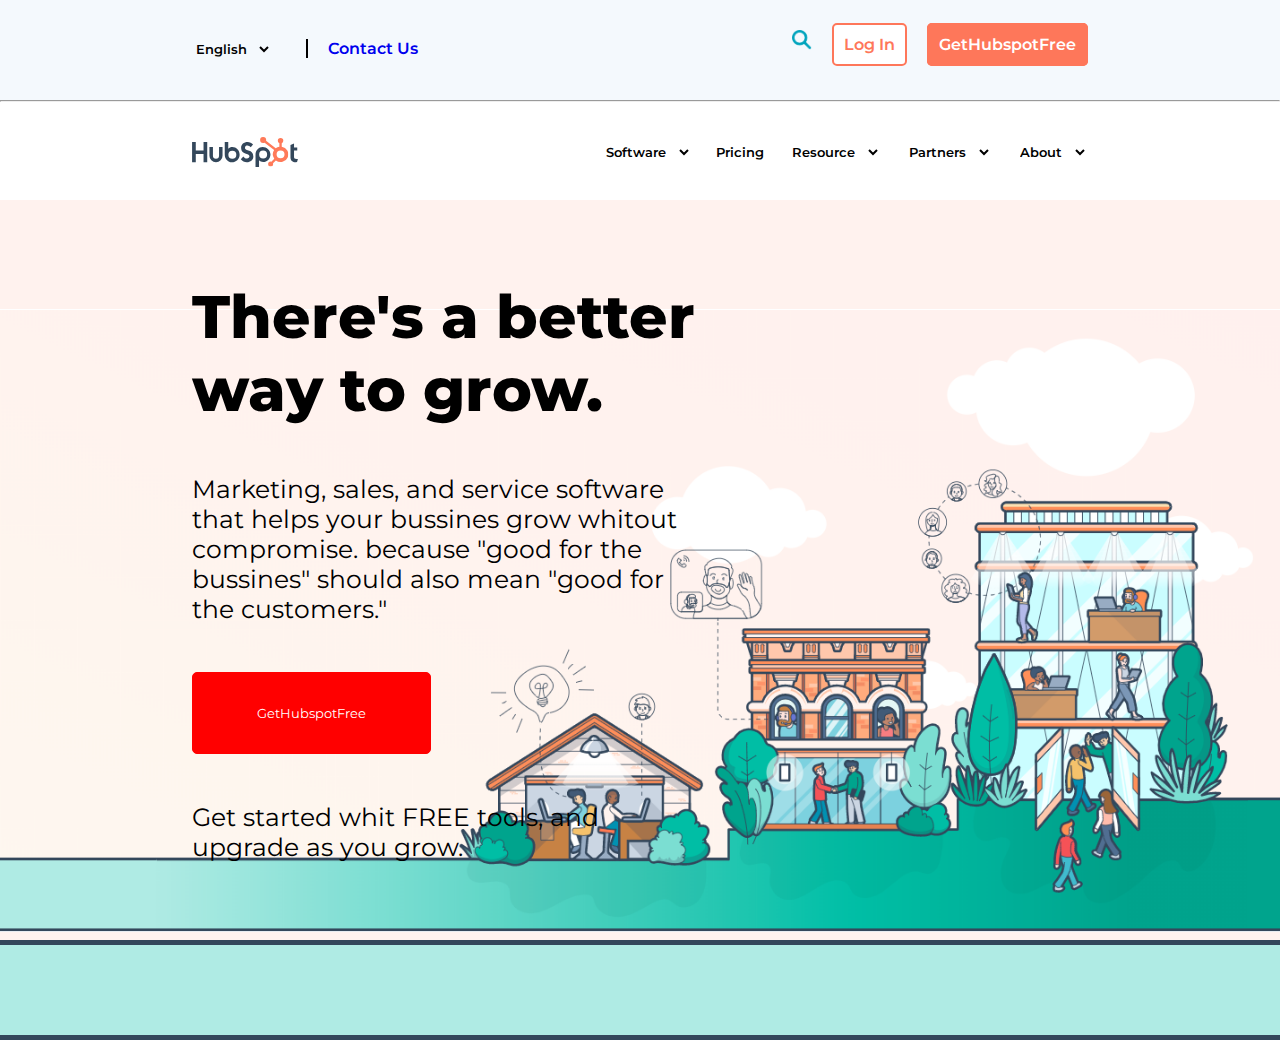
==== index.html @ 7f914a04 "Page 1 complete" ====
<!DOCTYPE html>
<html lang="en">
<head>
    <meta charset="UTF-8">
    <meta http-equiv="X-UA-Compatible" content="IE=edge">
    <meta name="viewport" content="width=device-width, initial-scale=1.0">
    <!-- Google Fonts -->
    <link rel="preconnect" href="https://fonts.gstatic.com">
    <link href="https://fonts.googleapis.com/css2?family=Montserrat:ital,wght@0,200;0,400;0,600;0,800;1,400;1,500;1,600;1,800&display=swap" rel="stylesheet">

    
    <title>HubSpot</title>
    <link rel="stylesheet" href="./assets/css/style.css"">
</head>
<body>

    <!-- Site Header -->
    <header>

        <!-- Site Navigation -->
        <nav id="site_navigation">

            <!-- Top Navigation -->
            <div class="grey_bg">
                <section class="top_nav clearfix">
                    
                        <div class="left_top">
                            <form action="" method="get">
                                <select name="" id="">
                                    <option value="">English</option>
                                    <option value="">Italian</option>
                                    <option value="">Chinese</option>

                                </select>
                                <a href="#">Contact Us</a>
                            </form>
                        </div>

                    <div class="right_top">
                        <img src="./assets/img/search-20icon.webp" alt="">
                        <a href="#">Log In</a>
                        <a href="#">GetHubspotFree</a>
                    </div>
                </section>
            </div>
            <!-- /Top Navigation -->
            <hr>
            <!-- Bottom Navigation -->
            <div class="whithe_bg">
                <section class="bottom_nav">
                    <img src="./assets/img/logo.svg" alt="">
                    <form action="">
                        <select name="" id="">
                            <option value="">Software</option>                  
                        </select>
                        <select name="" id="">
                            <option value="">Pricing</option>                  
                        </select>
                        <select name="" id="">
                            <option value="">Resource</option>                  
                        </select>
                        <select name="" id="">
                            <option value="">Partners</option>                  
                        </select>
                        <select name="" id="">
                            <option value="">About</option>                  
                        </select>
                    </form>

                </section>
            </div>
            <!-- /Bottom Navigation -->
        </nav>
        <!-- /Site Navigation -->

    </header>
    <!-- /Site Header -->

    <!-- Site Main -->
    <main>

        <!-- Page 1 -- Big Immage Background -->
        <section>
            
            <div class="bg_img clearfix">
                <div class="cover_bar"></div>
                <div class="jumbotext">
                    <h1>There's a better way to grow.</h1>
                    <p>Marketing, sales, and service software that helps your bussines grow whitout compromise. because "good for the bussines" should also mean "good for the customers."</p>
                    <button>GetHubspotFree</button>
                    <p>Get started whit FREE tools, and upgrade as you grow.</p>
                </div>
            </div>

        </section>
        <!-- /Page 1 -- Big Immage Background -->

        <!-- Page 2 -- Long page with content -->
        <section>

        </section>
        <!-- /Page 2 -- Long page with content -->

        <!-- page 3 -- Big Table with dates -->
        <section>

        </section>
        <!-- /page 3 -- Big Table with dates -->

        <!-- Page 4 --Collaboration parterns -->
        <section>

        </section>
        <!-- /Page 4 --Collaboration parterns -->

    </main>
    <!-- /Site Main -->

    <!-- Site Footer -->
    <footer>

    </footer>
    <!-- /Site Footer -->

</body>
</html>
---- assets/css/style.css ----
/* ******************** Commons ******************** */

*{
    box-sizing: border-box;
    padding: 0;
    margin: 0;
    font-family: 'Montserrat', sans-serif;
}

.clearfix::after{
    content: "";
    display: table;
    clear: both;
}

/*  font-family: 'Montserrat', sans-serif; */
/* ******************** Utility ******************** */
.grey_bg{
    background-color: #F4F9FD;
    height: 100px;
    width: 100%;
}

.white_bg{
    background-color: #FFFFFF;
    height: 100px;
    width: 100%;
}

/* ******************** Site Header ******************** */
header select{
    background-color: transparent;
    border: none;
}

header a {
    text-decoration: none;
}
/* Site Navigation */
#site_navigation{
    height: 200px;
    width: 100%;
}

/* Top Navigation */
.top_nav{
    height: 100px;
    width: 70%;
    margin: auto;
}
.left_top{
    width: 50%;
    float: left;
    padding-top: 30px;

}
.left_top select{
    width: 80px;
    margin: 10px 30px 10px 0;
    font-weight: 600;
}

.left_top a{
    border-left: 2px solid black;
    padding-left: 20px;
    font-weight: 600;
}


.right_top{
    width: 50%;
    height: 100%;
    padding-top: 30px;
    float: left;
    text-align: right;
}

.right_top img{
    height: 20px;    
}

.right_top a{
    padding: 10px 10px;
    border-radius: 5px;
    margin-left: 1rem;
    font-weight: 600;
}
.right_top a:first-of-type{
    background-color: white;
    border: 2px solid #FE775A;
    color: #FE775A;
}

.right_top a:nth-of-type(2){
    background-color: #FE775A;
    color: white;
    border: 2px solid #FE775A;
}

/* Bottom Navigation */
.bottom_nav{
    height: 100px;
    width: 70%;
    margin: auto;
}

.bottom_nav img{
    height: 30px;
    margin-top: 35px;
}

.bottom_nav form{
    float: right;
    line-height: 100px;   
}

.bottom_nav form select{
    margin-left: 20px; 
    padding-right: 10px; 
    font-weight: 600;
}

.bottom_nav form select:nth-of-type(2){
    appearance: none;
    margin-right: -10px;
}



/* ******************** Site  Main ******************** */




/* Page 1 -- Big Immage Background */
.bg_img{
    height: 840px;
    width: 100%;
    background-color: #fff2ee;
    background-image: url(../img/jumbotron.png);
    background-position: right;
    background-repeat: no-repeat;
    background-size: contain;
    position: relative;
}

.cover_bar{
    height: 100px;
    width: 100%;
    background-color: #AFEBE4;
    position: absolute;
    bottom: 0;
    border-top: 5px solid #33475B;
    border-bottom: 5px solid #33475B;
}

.jumbotext{
    width: 40%;
    margin-left: 15%;
}

.jumbotext h1{
    font-size: 60px; 
    font-weight: 800;
    padding-top: 5rem;
}

.jumbotext p{
    margin-top: 3rem;
    font-size: 25px;
    font-weight: 400;

}

.jumbotext button{
    margin-top: 3rem;
    background-color: red;
    padding: 2rem 4rem;
    color: white;
    border-radius: 5px;
    border: 1px solid red;

}
/* Page 2 -- Long page with content */


/* page 3 -- Big Table with dates */


/* Page 4 --Collaboration parterns */




/* ******************** Site Footer ******************** */
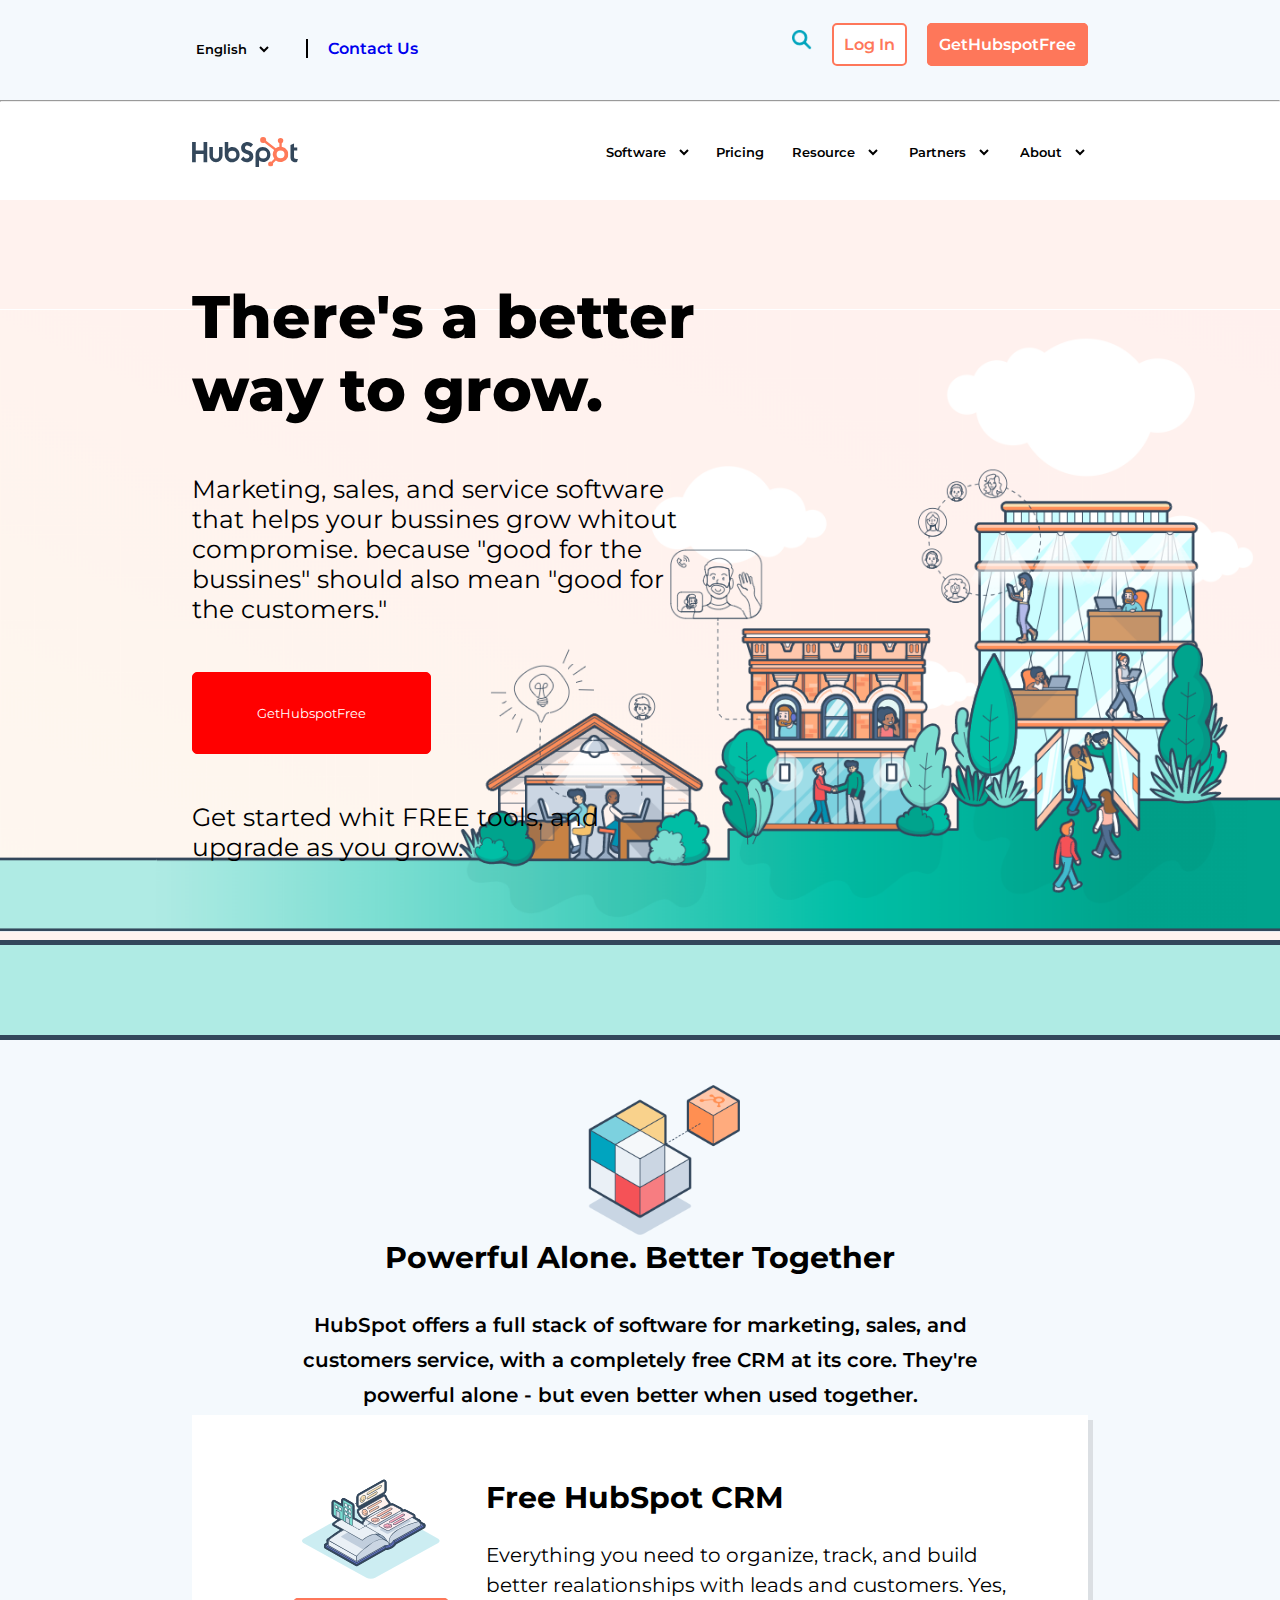
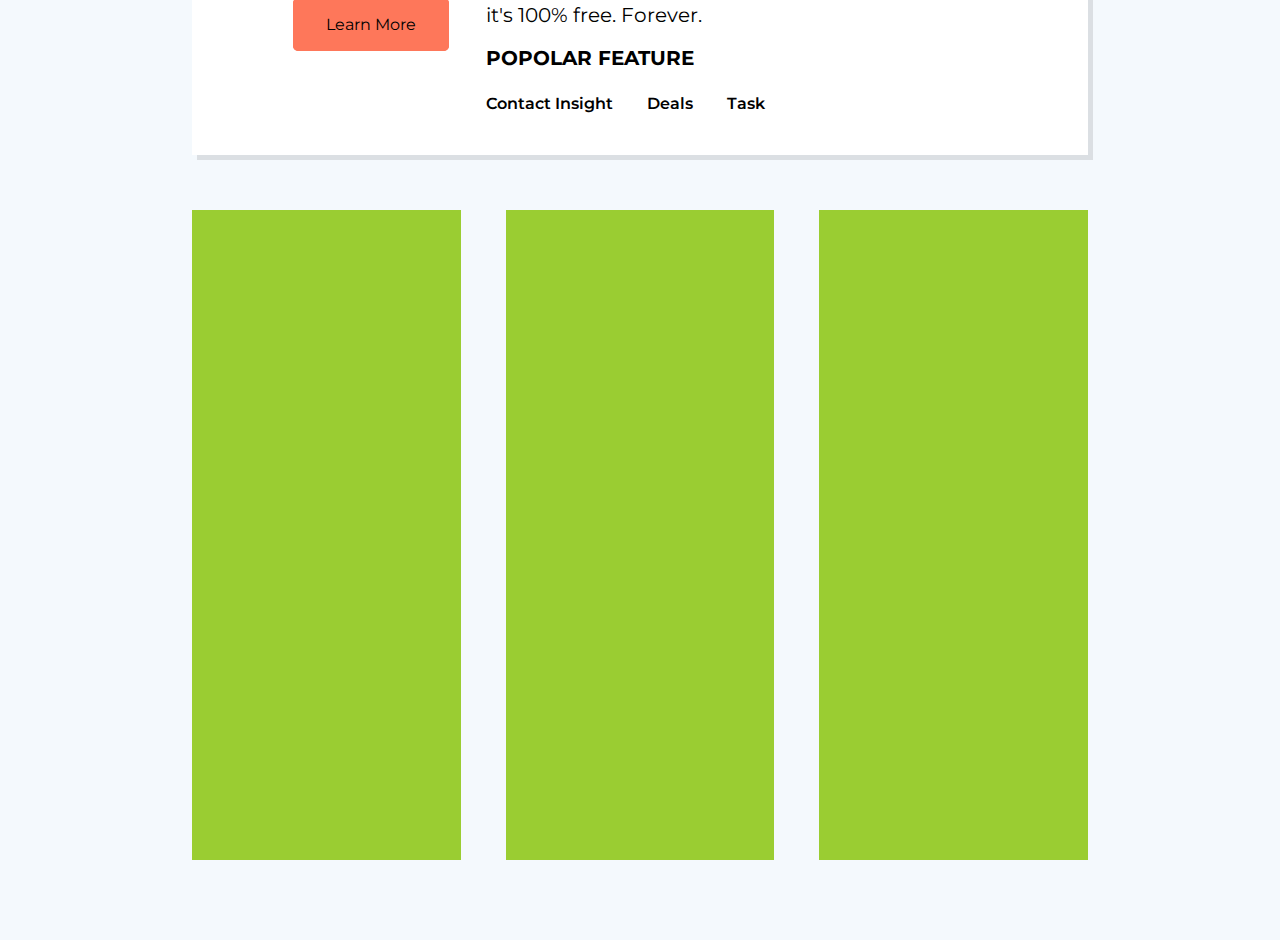
==== commit 5e8affdf: "Meta della seconda pagina completata" ====
--- a/index.html
+++ b/index.html
@@ -8,6 +8,8 @@
     <link rel="preconnect" href="https://fonts.gstatic.com">
     <link href="https://fonts.googleapis.com/css2?family=Montserrat:ital,wght@0,200;0,400;0,600;0,800;1,400;1,500;1,600;1,800&display=swap" rel="stylesheet">
 
+    <!-- Import icon -->
+    <link rel="stylesheet" href="https://cdnjs.cloudflare.com/ajax/libs/font-awesome/5.15.3/css/all.min.css" integrity="sha512-iBBXm8fW90+nuLcSKlbmrPcLa0OT92xO1BIsZ+ywDWZCvqsWgccV3gFoRBv0z+8dLJgyAHIhR35VZc2oM/gI1w==" crossorigin="anonymous" />
     
     <title>HubSpot</title>
     <link rel="stylesheet" href="./assets/css/style.css"">
@@ -81,7 +83,7 @@
 
         <!-- Page 1 -- Big Immage Background -->
         <section>
-            
+
             <div class="bg_img clearfix">
                 <div class="cover_bar"></div>
                 <div class="jumbotext">
@@ -96,7 +98,40 @@
         <!-- /Page 1 -- Big Immage Background -->
 
         <!-- Page 2 -- Long page with content -->
-        <section>
+        <section class="page_2">
+            <div class="container_page_2">
+                <div class="block_1">
+                    <img src="./assets/img/cube.webp" alt="Disegno di un cubo con un pezzo che si stacca">
+                    <h2>Powerful Alone. Better Together</h2>
+                    <p>HubSpot offers a full stack of software for marketing, sales, and customers service, with a completely free CRM at its core. They're powerful alone - but even better when used together.</p>
+                </div>
+
+                <div class="block_2 clearfix">
+                    <div class="block_2_left">
+                        
+                        <img src="./assets/img/book.svg" alt="Immagine di un libro con dentro cartelli stradali">
+                        <br>
+                        <a class="btn">Learn More</a>
+                    </div>
+                    <div class="block_2_right">
+                        <h3>Free HubSpot CRM</h3>
+                        <p>Everything you need to organize, track, and build better realationships with leads and customers. Yes, it's 100% free. Forever.</p>
+                        <h4>Popolar feature</h4>
+                        <span > <i class="fas fa-check check"></i>Contact Insight</span>
+                        <span ><i class="fas fa-check check"></i>Deals</span>
+                        <span ><i class="fas fa-check check"></i>Task</span>
+                        
+                    </div>
+
+                </div>
+
+                <div class="block_3 clearfix">
+                    <div class="col"></div>
+                    <div class="col"></div>
+                    <div class="col"></div>
+                </div>
+
+            </div>
 
         </section>
         <!-- /Page 2 -- Long page with content -->
--- a/assets/css/style.css
+++ b/assets/css/style.css
@@ -25,6 +25,13 @@
     background-color: #FFFFFF;
     height: 100px;
     width: 100%;
+}
+
+.check::before{
+    background-color: #FE775A;
+    color: white;
+    border-radius: 50%;
+    margin-right: 1rem;
 }
 
 /* ******************** Site Header ******************** */
@@ -183,7 +190,114 @@
 }
 /* Page 2 -- Long page with content */
 
-
+.page_2{
+    height: 1500px;
+    width: 100%;
+    background-color: #F4F9FD;
+}
+
+.container_page_2{
+    width: 70%;
+    margin:auto;
+    text-align: center;
+}
+
+
+/*------- Block 1 ------- */
+.block_1{
+    height: 340px;
+    /* background-color: rgba(255, 0, 0, 0.191); */
+    padding-top: 45px;
+}
+.block_1 img{
+    height: 150px;
+}
+.block_1 h2{
+    font-size: 30px;
+}
+.block_1 p{
+    font-size: 20px;
+    font-weight: 600;
+    line-height: 35px;
+    padding: 2rem 6rem;
+}
+
+/*------- Block 2 ------- */
+
+.block_2{
+    height: 340px;
+    background-color: white;
+    margin-top: 35px;
+    padding: 4rem 4rem;
+    /* border: 1px solid rgba(0, 0, 0, 0.5); */
+    box-shadow:5px 5px rgba(0, 0, 0, 0.1);
+}
+.block_2_left{
+    height: 100%;
+    width: 30%;
+    float: left;
+    text-align: center;
+}
+.block_2_left img{
+    height: 100px;
+    margin-bottom: 2rem;
+}
+
+
+.btn{
+    background-color: #FE775A;
+    padding: 1rem 2rem;
+    border: 1px solid #FE775A;
+    border-radius: 5px;
+
+}
+.block_2_right{
+    /* background-color: rgba(32, 102, 26, 0.301); */
+    width: 70%;
+    height: 100%;
+    float: left;
+    text-align: left;
+}
+.block_2_right h3{
+    font-size: 30px;
+    margin-bottom: 1.5rem;
+}
+.block_2_right h4{
+    text-transform: uppercase;
+    margin: 1rem 1rem 1.5rem 0;
+    font-size: 20px;
+}
+
+.block_2_right p{
+    line-height: 30px;
+    font-size: 20px;
+}
+.block_2_right span{
+    font-weight: 600;
+    margin-right: 30px;
+}
+
+
+
+
+
+/*------- Block 3 ------- */
+
+.block_3{
+    height: 650px;
+    margin-top: 55px;
+}
+
+.col{
+    /* width: (( 100% - 6% ) / 3 ); */
+    height: 650px;
+    width: 30%;
+    float: left;
+    background-color: yellowgreen;
+}
+.block_3 .col:nth-of-type(2){
+    margin: 0 5%;
+}
 /* page 3 -- Big Table with dates */
 
 
@@ -193,5 +307,3 @@
 
 
 /* ******************** Site Footer ******************** */
-
-
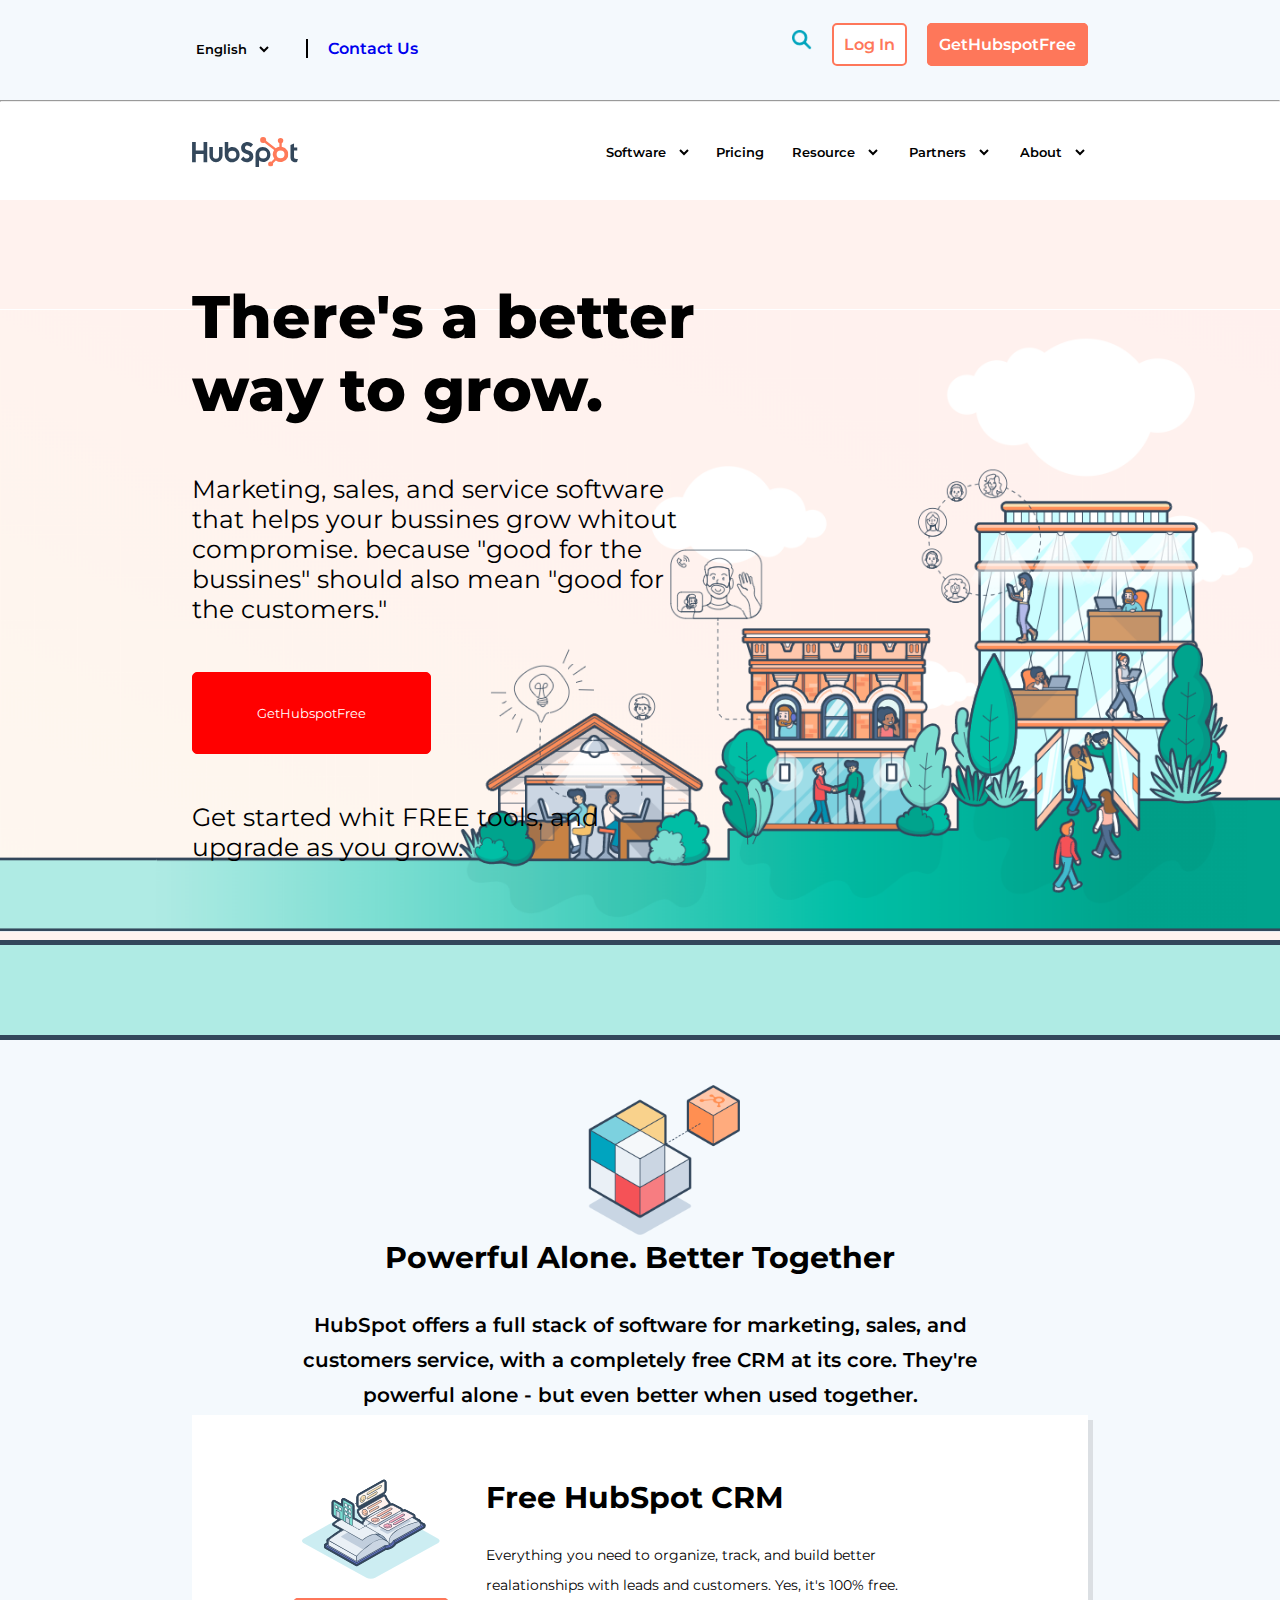
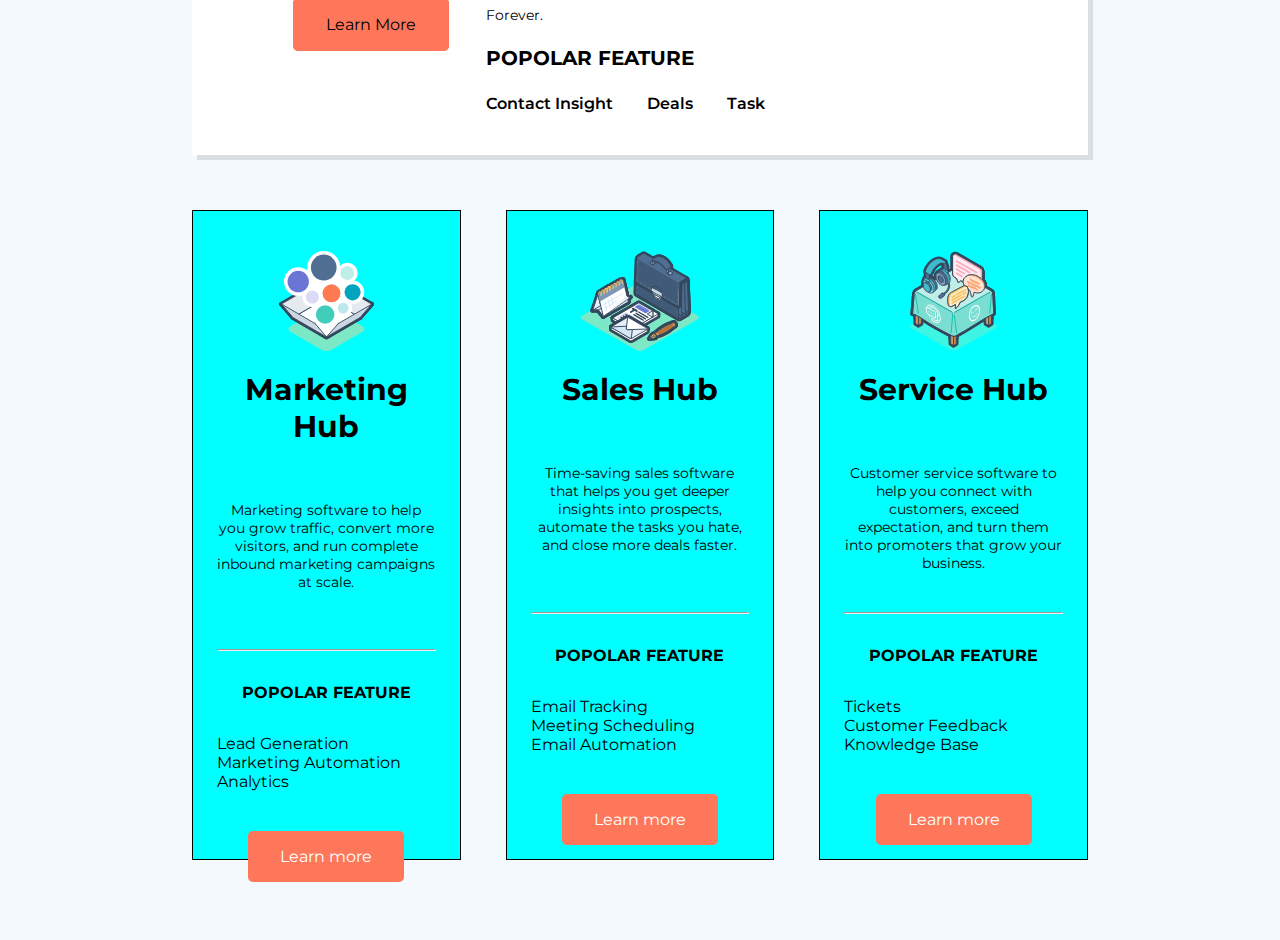
==== commit 85781fff: "Page 2 complete" ====
--- a/index.html
+++ b/index.html
@@ -114,7 +114,7 @@
                         <a class="btn">Learn More</a>
                     </div>
                     <div class="block_2_right">
-                        <h3>Free HubSpot CRM</h3>
+                        <h3 class="h3_text">Free HubSpot CRM</h3>
                         <p>Everything you need to organize, track, and build better realationships with leads and customers. Yes, it's 100% free. Forever.</p>
                         <h4>Popolar feature</h4>
                         <span > <i class="fas fa-check check"></i>Contact Insight</span>
@@ -126,9 +126,39 @@
                 </div>
 
                 <div class="block_3 clearfix">
-                    <div class="col"></div>
-                    <div class="col"></div>
-                    <div class="col"></div>
+                    <div class="col">
+                        <img src="./assets/img/buble.svg" alt="">
+                        <h3 class="h3_text">Marketing Hub</h3>
+                        <p>Marketing software to help you grow traffic, convert more visitors, and run complete inbound marketing campaigns at scale.</p>
+                        <hr>
+                        <h4>Popolar feature</h4>
+                        <span><i class="fas fa-check check"></i>Lead Generation</span>
+                        <span><i class="fas fa-check check"></i>Marketing Automation</span>
+                        <span><i class="fas fa-check check"></i>Analytics</span>
+                        <a>Learn more</a>
+                    </div>
+                    <div class="col">
+                        <img src="./assets/img/office.svg" alt="">
+                        <h3 class="h3_text">Sales Hub</h3>
+                        <p>Time-saving sales software that helps you get deeper insights into prospects, automate the tasks you hate, and close more deals faster.</p>
+                        <hr>
+                        <h4>Popolar feature</h4>
+                        <span><i class="fas fa-check check"></i>Email Tracking</span>
+                        <span><i class="fas fa-check check"></i>Meeting Scheduling</span>
+                        <span><i class="fas fa-check check"></i>Email Automation</span>
+                        <a>Learn more</a>
+                    </div>
+                    <div class="col">
+                        <img src="./assets/img/table.svg" alt="">
+                        <h3 class="h3_text">Service Hub</h3>
+                        <p>Customer service software to help you connect with customers, exceed expectation, and turn them into promoters that grow your business.</p>
+                        <hr>
+                        <h4>Popolar feature</h4>
+                        <span><i class="fas fa-check check"></i>Tickets</span>
+                        <span><i class="fas fa-check check"></i>Customer Feedback</span>
+                        <span><i class="fas fa-check check"></i>Knowledge Base</span>
+                        <a>Learn more</a>
+                    </div>
                 </div>
 
             </div>
--- a/assets/css/style.css
+++ b/assets/css/style.css
@@ -32,6 +32,10 @@
     color: white;
     border-radius: 50%;
     margin-right: 1rem;
+}
+.h3_text{
+    font-size: 30px;
+    margin-bottom: 1.5rem;
 }
 
 /* ******************** Site Header ******************** */
@@ -258,10 +262,7 @@
     float: left;
     text-align: left;
 }
-.block_2_right h3{
-    font-size: 30px;
-    margin-bottom: 1.5rem;
-}
+
 .block_2_right h4{
     text-transform: uppercase;
     margin: 1rem 1rem 1.5rem 0;
@@ -270,7 +271,9 @@
 
 .block_2_right p{
     line-height: 30px;
-    font-size: 20px;
+    font-size: 0.9rem;
+    width: 80%;
+
 }
 .block_2_right span{
     font-weight: 600;
@@ -293,11 +296,48 @@
     height: 650px;
     width: 30%;
     float: left;
-    background-color: yellowgreen;
+    border: 1px solid black;
+    padding: 1.5rem 1.5rem;
+    background-color: aqua;
 }
 .block_3 .col:nth-of-type(2){
     margin: 0 5%;
 }
+
+.block_3 .col img{
+    height: 100px;
+    margin-top: 1rem;
+}
+
+.block_3 .col h3{
+    margin-top:1rem;
+}
+
+.block_3 .col p{
+    height: 180px;
+    padding: 2rem 0;
+    font-size: 0.9rem;
+}
+
+.block_3 .col h4{
+    text-transform: uppercase;
+    padding: 2rem 0;
+}
+.block_3 .col span{
+    display: block;
+    text-align: left;
+}
+.block_3 .col span:last-of-type{
+    margin-bottom: 3.5rem;
+}
+.block_3 .col a{
+    background-color: #FE775A;
+    color: white;
+    padding: 1rem 2rem;
+    border-radius: 5px;
+
+}
+
 /* page 3 -- Big Table with dates */
 
 
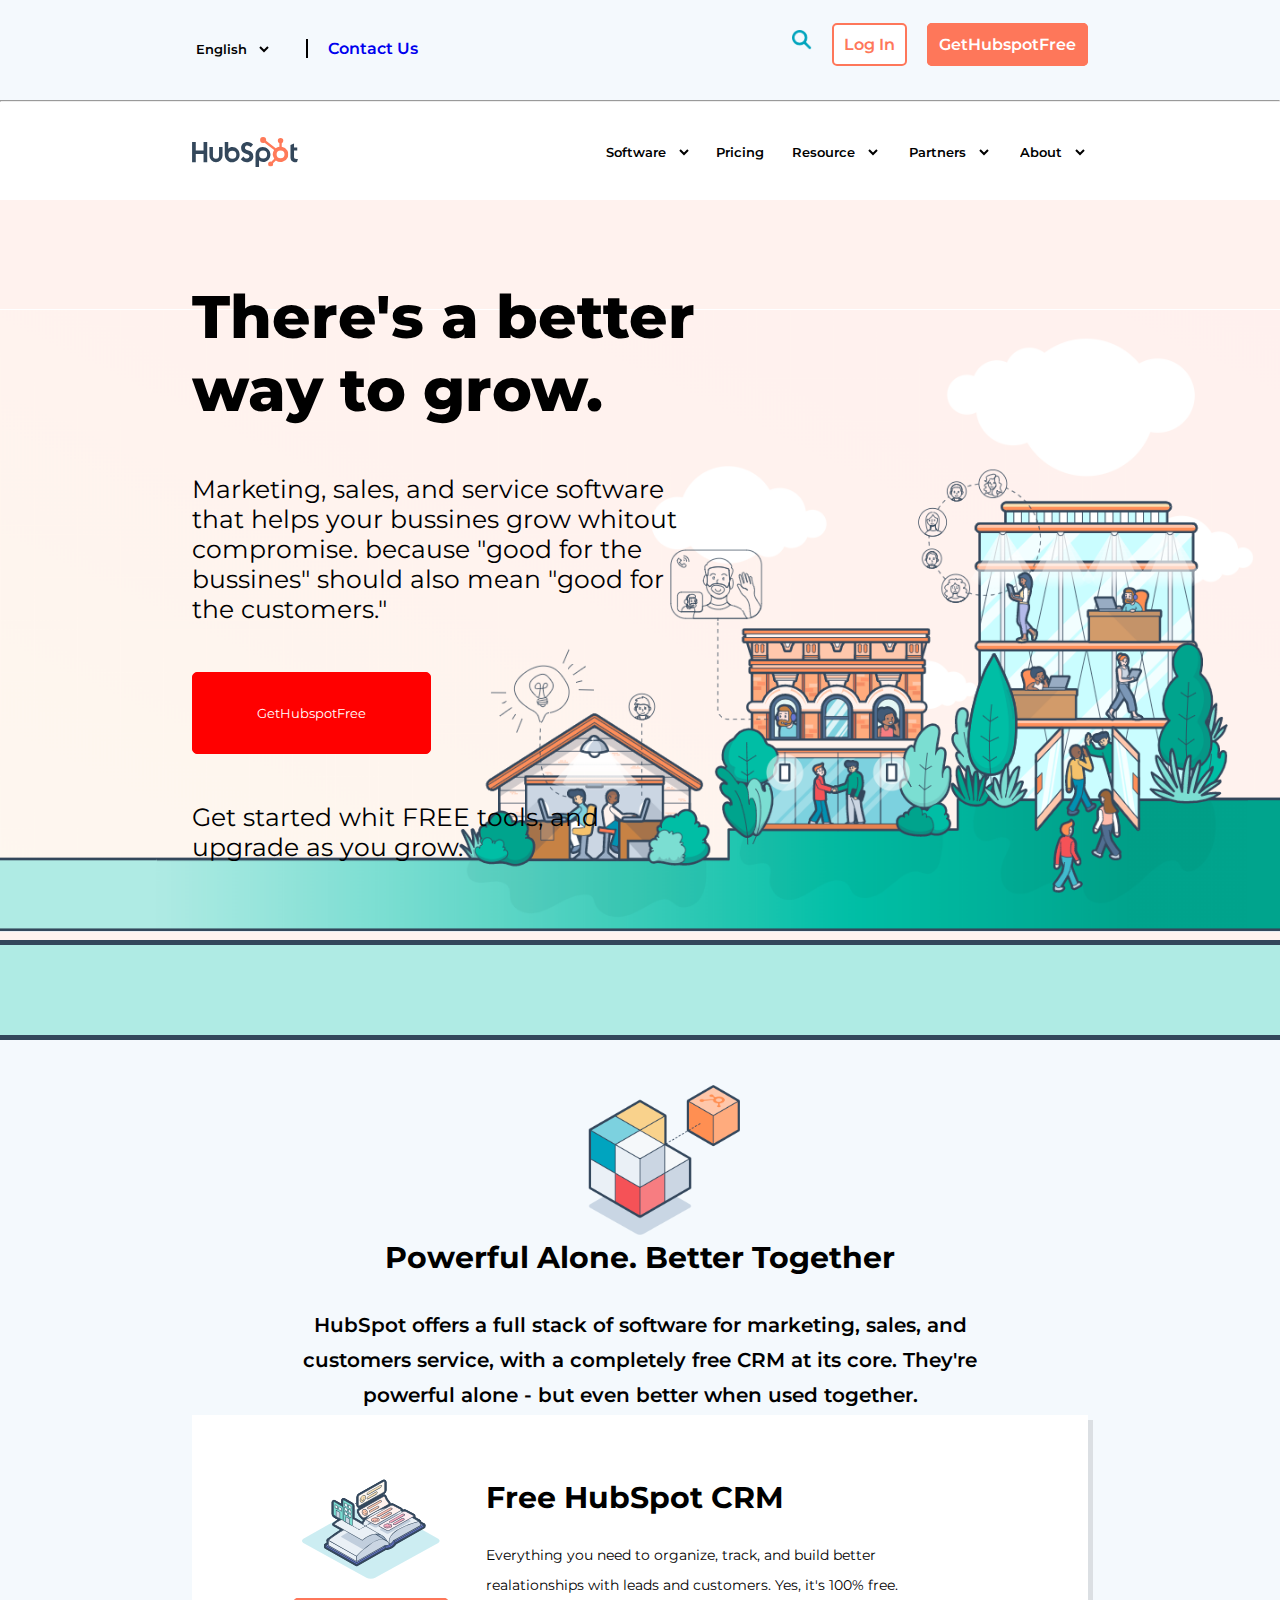
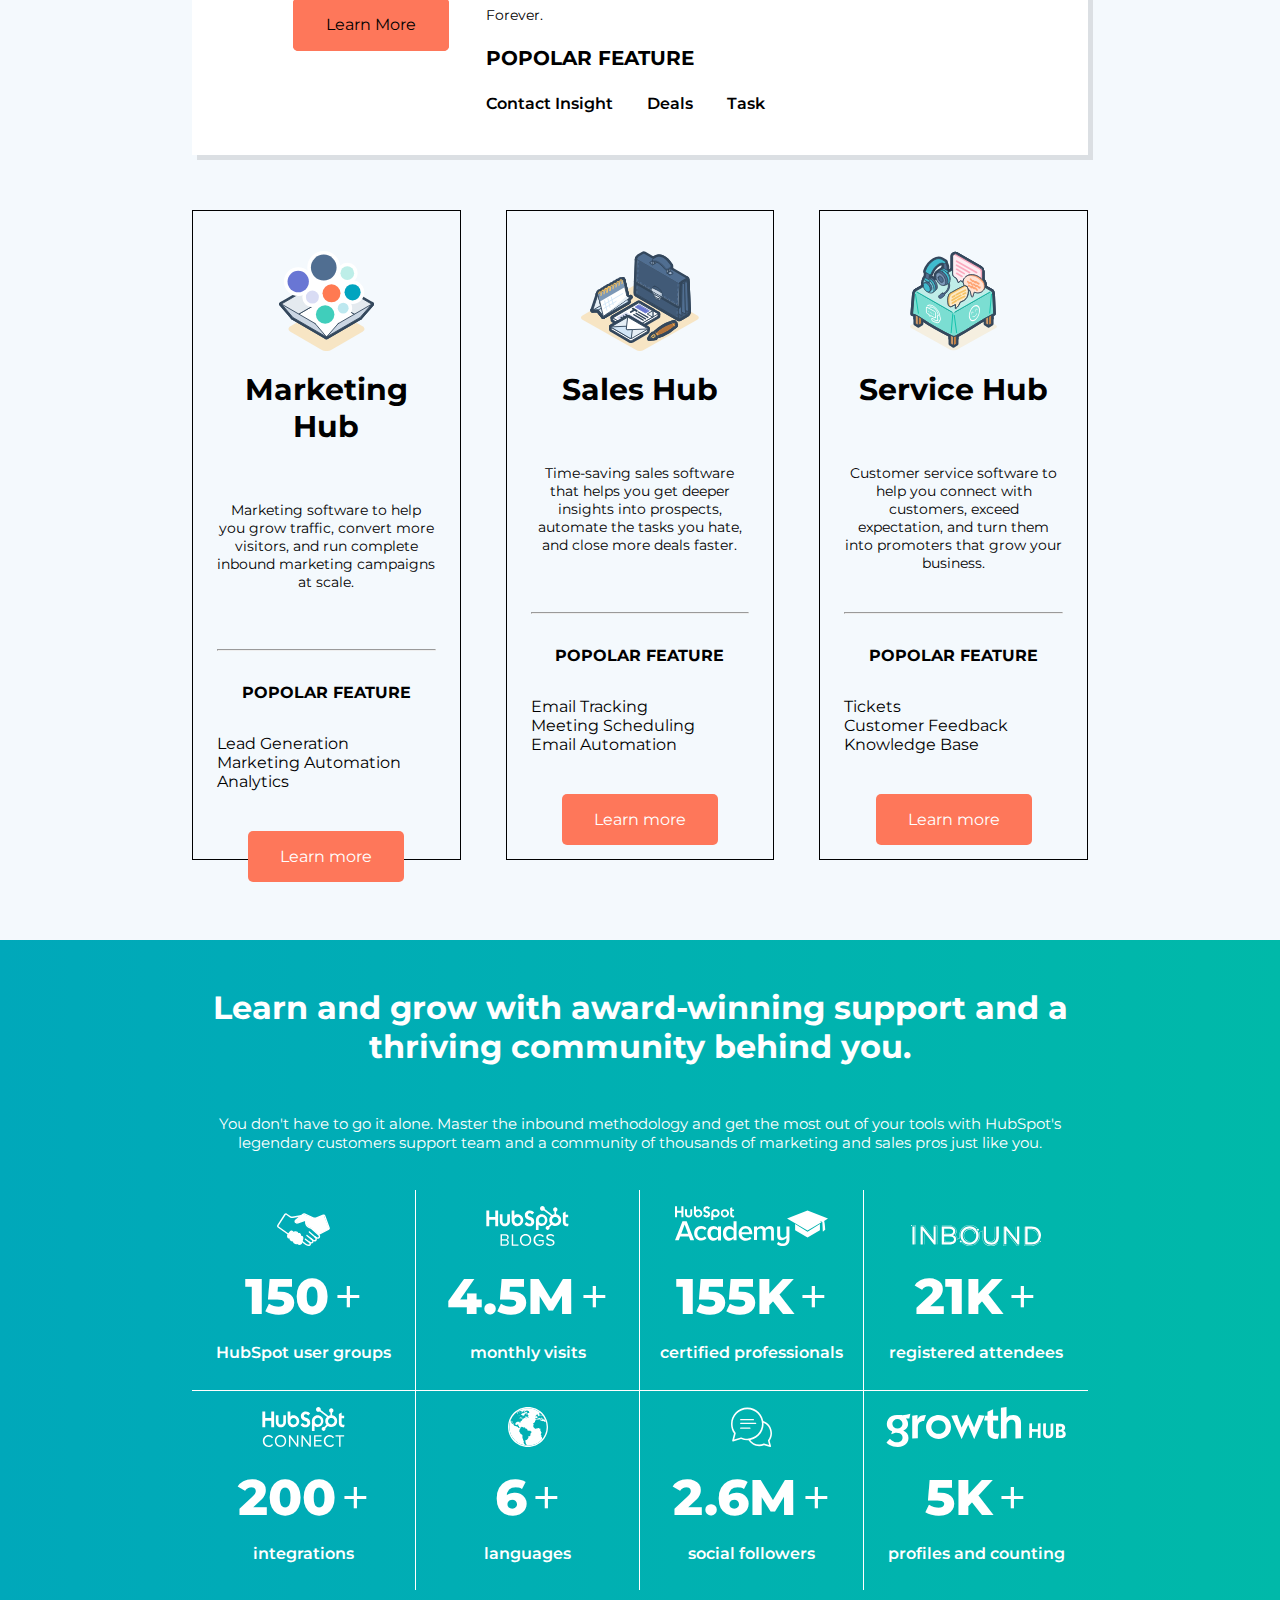
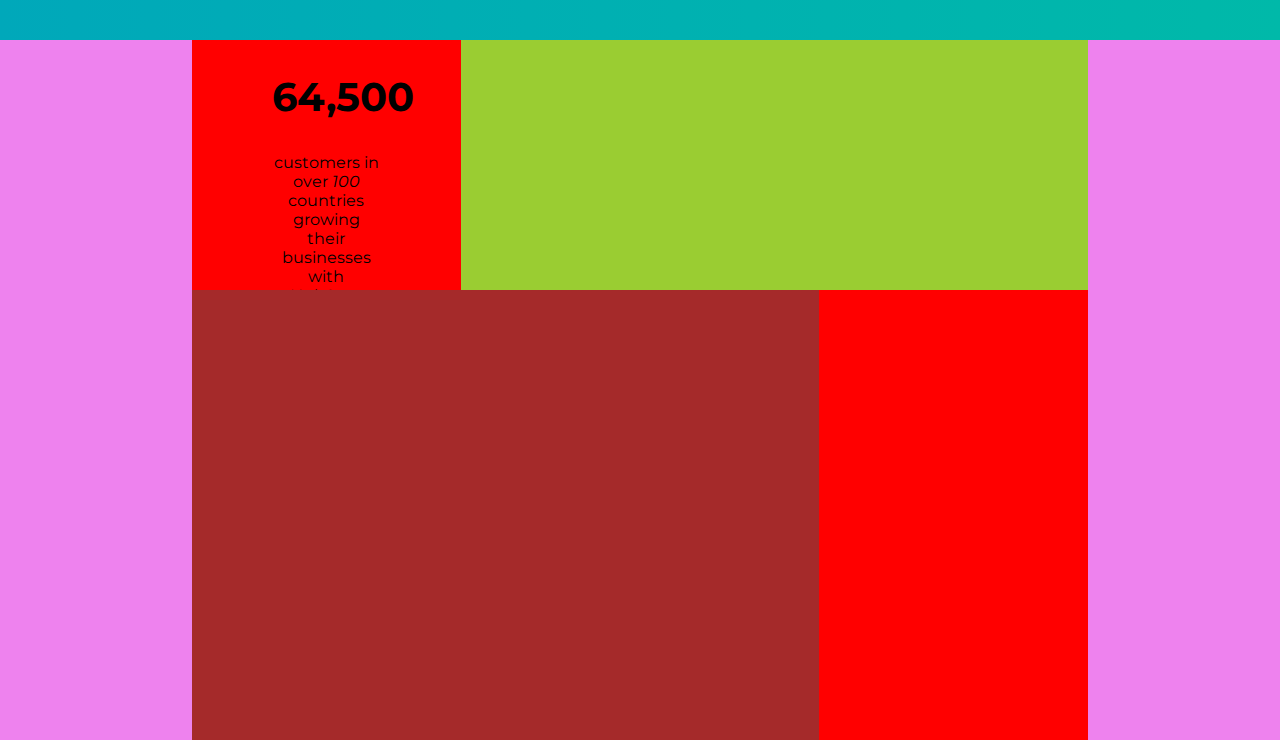
==== commit fe5ee595: "table complete" ====
--- a/index.html
+++ b/index.html
@@ -167,13 +167,84 @@
         <!-- /Page 2 -- Long page with content -->
 
         <!-- page 3 -- Big Table with dates -->
-        <section>
+        <section class="page_3">
+            <div class="container_page_3">
+                <div class="title_3">
+                    <h3>Learn and grow with award-winning support and a thriving community behind you.</h3>
+                    <p>You don't have to go it alone. Master the inbound methodology and get the most out of your tools with HubSpot's legendary customers support team and a community of thousands of marketing and sales pros just like you.</p>
+
+                </div>
+                <div class="table_3 clearfix">  
+                    <div class="small_box">
+                        <img src="./assets/img/hands.svg" alt="">
+                        <span>150</span>
+                        <span>HubSpot user groups</span>
+                    </div>
+                    <div class="small_box">
+                        <img src="./assets/img/blogs.svg" alt="">
+                        <span>4.5M</span>
+                        <span>monthly visits</span>
+                    </div>
+                    <div class="small_box">
+                        <img src="./assets/img/academy.svg" alt="">
+                        <span>155K</span>
+                        <span>certified professionals</span>
+                    </div>
+                    <div class="small_box">
+                        <img src="./assets/img/inbound.svg" alt="">
+                        <span>21K</span>
+                        <span>registered attendees</span>
+                    </div>
+                    <div class="small_box">
+                        <img src="./assets/img/connect.svg" alt="">
+                        <span>200</span>
+                        <span>integrations</span>
+                    </div>
+                    <div class="small_box">
+                        <img src="./assets/img/globe.svg" alt="">
+                        <span>6</span>
+                        <span>languages</span>
+                    </div>
+                    <div class="small_box">
+                        <img src="./assets/img/followers.svg" alt="">
+                        <span>2.6M</span>
+                        <span>social followers</span>
+                    </div>
+                    <div class="small_box">
+                        <img src="./assets/img/growth.svg" alt="">
+                        <span>5K</span>
+                        <span>profiles and counting</span>
+                    </div>
+                    
+                    
+                    
+                </div>
+
+            </div>
 
         </section>
         <!-- /page 3 -- Big Table with dates -->
 
         <!-- Page 4 --Collaboration parterns -->
-        <section>
+        <section class="page_4">
+            <div class="container_page_4 clearfix">
+                <div class="customers">
+                    <h4>64,500</h4>
+                    <p>customers in over <em>100</em> countries growing their businesses with HubSpot </p>
+
+                </div>
+                <div class="parterns">
+
+                </div>
+                <div class="description_4">
+
+                </div>
+                <div class="img_page_4">
+
+                </div>
+            </div>
+
+
 
         </section>
         <!-- /Page 4 --Collaboration parterns -->
--- a/assets/css/style.css
+++ b/assets/css/style.css
@@ -298,7 +298,6 @@
     float: left;
     border: 1px solid black;
     padding: 1.5rem 1.5rem;
-    background-color: aqua;
 }
 .block_3 .col:nth-of-type(2){
     margin: 0 5%;
@@ -340,8 +339,114 @@
 
 /* page 3 -- Big Table with dates */
 
+.page_3{
+    height: 700px;
+    background: linear-gradient(0.25turn, #00A8BA, #00B9A9);
+}
+.container_page_3{
+    width: 70%;
+    margin: auto;
+    color: white;
+    text-align: center;
+}
+
+.title_3{
+    height: 250px;
+    padding: 3rem 0;
+}
+.title_3 h3{
+    font-size: 32px;
+}
+.title_3 p{
+    margin-top: 3rem;
+    font-size: 15px;
+}
+
+
+.table_3{
+    height: 400px;
+}
+
+.small_box{
+    height: 50%;
+    width: 25%;
+    float: left;
+    padding: 1rem 0;
+}
+.small_box img{
+    height: 40px;
+
+}
+.small_box span{
+    display: block;
+}
+.small_box span:nth-of-type(1){
+    font-size: 50px;
+    font-weight: 800;
+    padding: 1rem 0;
+}
+.small_box span:nth-of-type(1)::after{
+   content: "\002B";
+   font-weight: 400;
+   margin-left: 5px;
+}
+.small_box span:nth-of-type(2){
+    font-weight: 600;
+}
+
+.small_box:not(:nth-of-type(4), :nth-of-type(8)){
+    border-right: 1px solid white ;
+}
+
+.small_box:nth-of-type(1n+5){
+    border-top: 1px solid white;
+}
+
 
 /* Page 4 --Collaboration parterns */
+.page_4{
+    height: 700px;
+    background-color: violet;
+}
+.container_page_4{
+    width: 70%;
+    height: 700px;
+    margin: auto;
+    background-color: springgreen;
+}
+
+.customers{
+    height: 250px;
+    width: 30%;
+    float: left;
+    background-color: red;
+    text-align: center;
+    padding: 2rem 5rem;
+}
+.customers h4{
+    font-size: 40px;
+    padding-bottom: 2rem;
+}
+
+.parterns{
+    height: 250px;
+    width: 70%;
+    float: left;
+    background-color: yellowgreen;
+}
+.description_4{
+    height: 450px;
+    width: 70%;
+    float: left;
+    background-color: brown;
+}
+
+.img_page_4{
+    height: 450px;
+    width: 30%;
+    float: left;
+    background-color: red;
+}
 
 
 
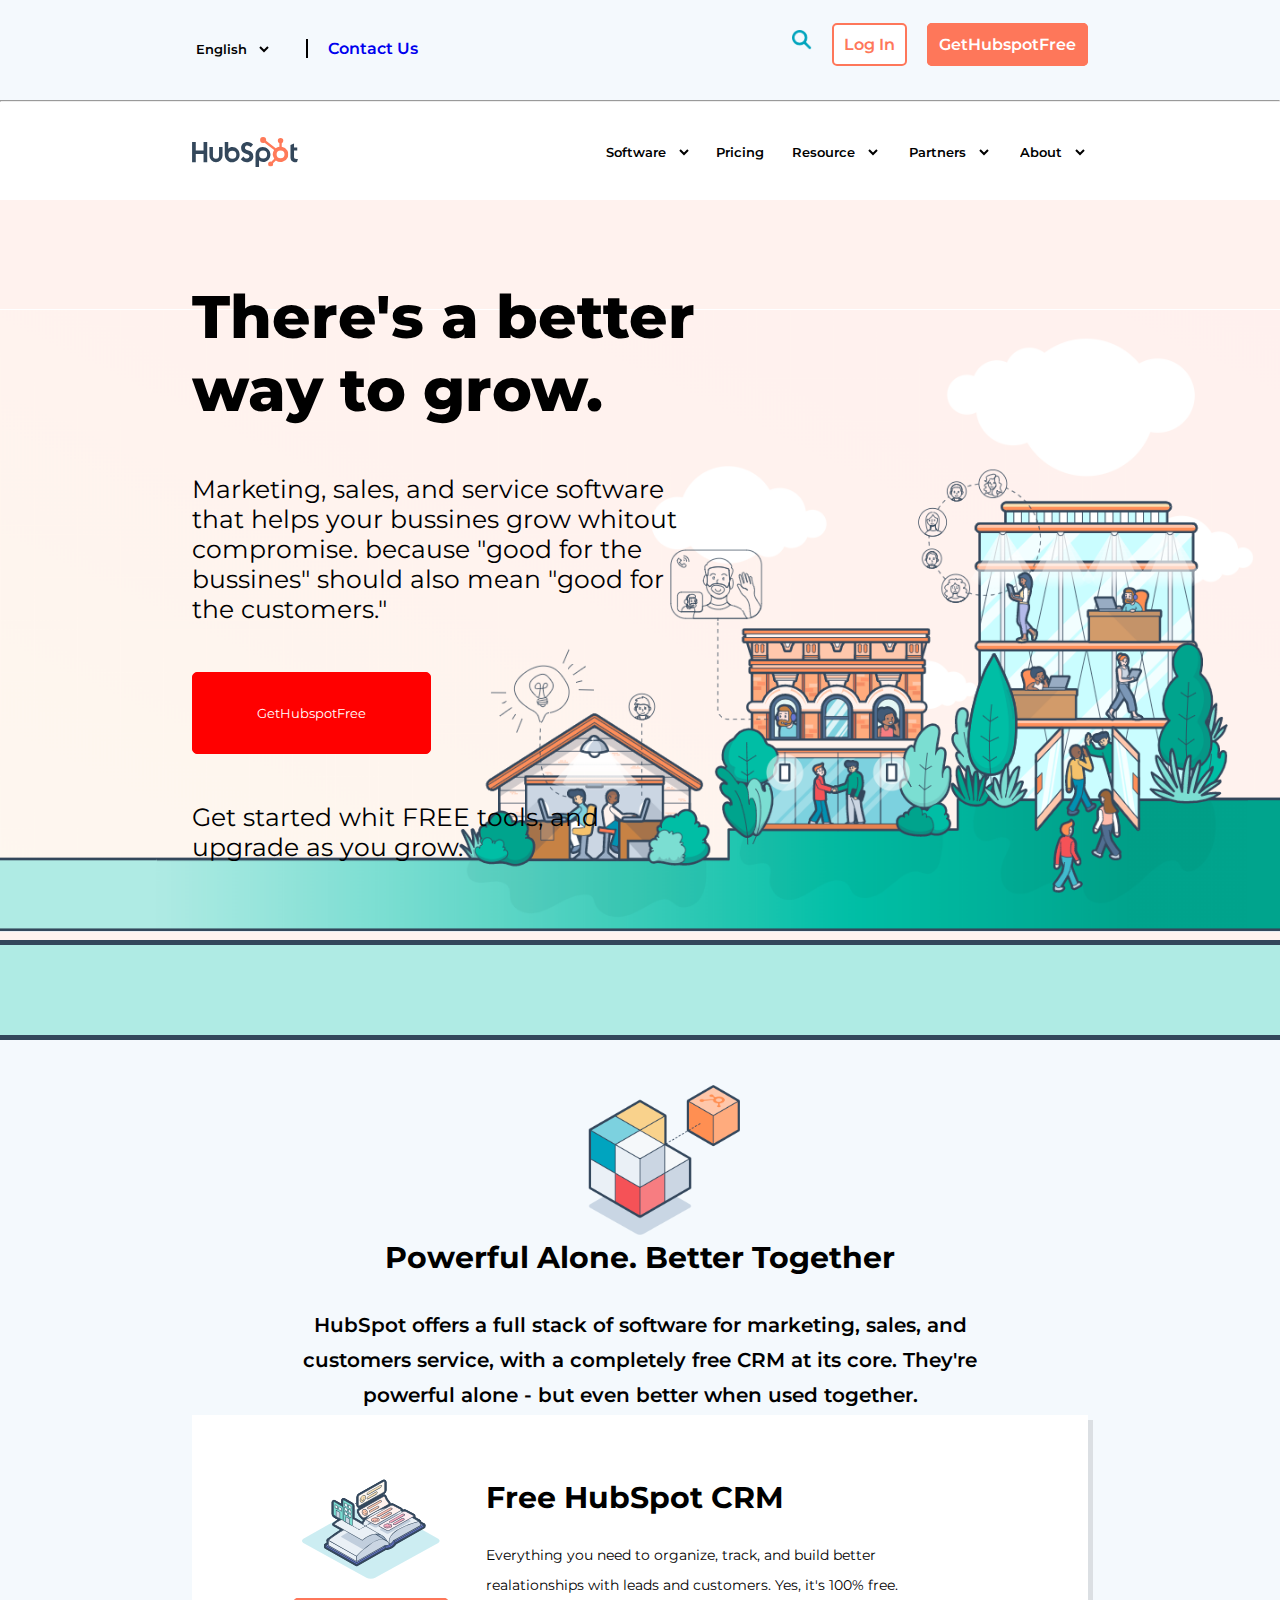
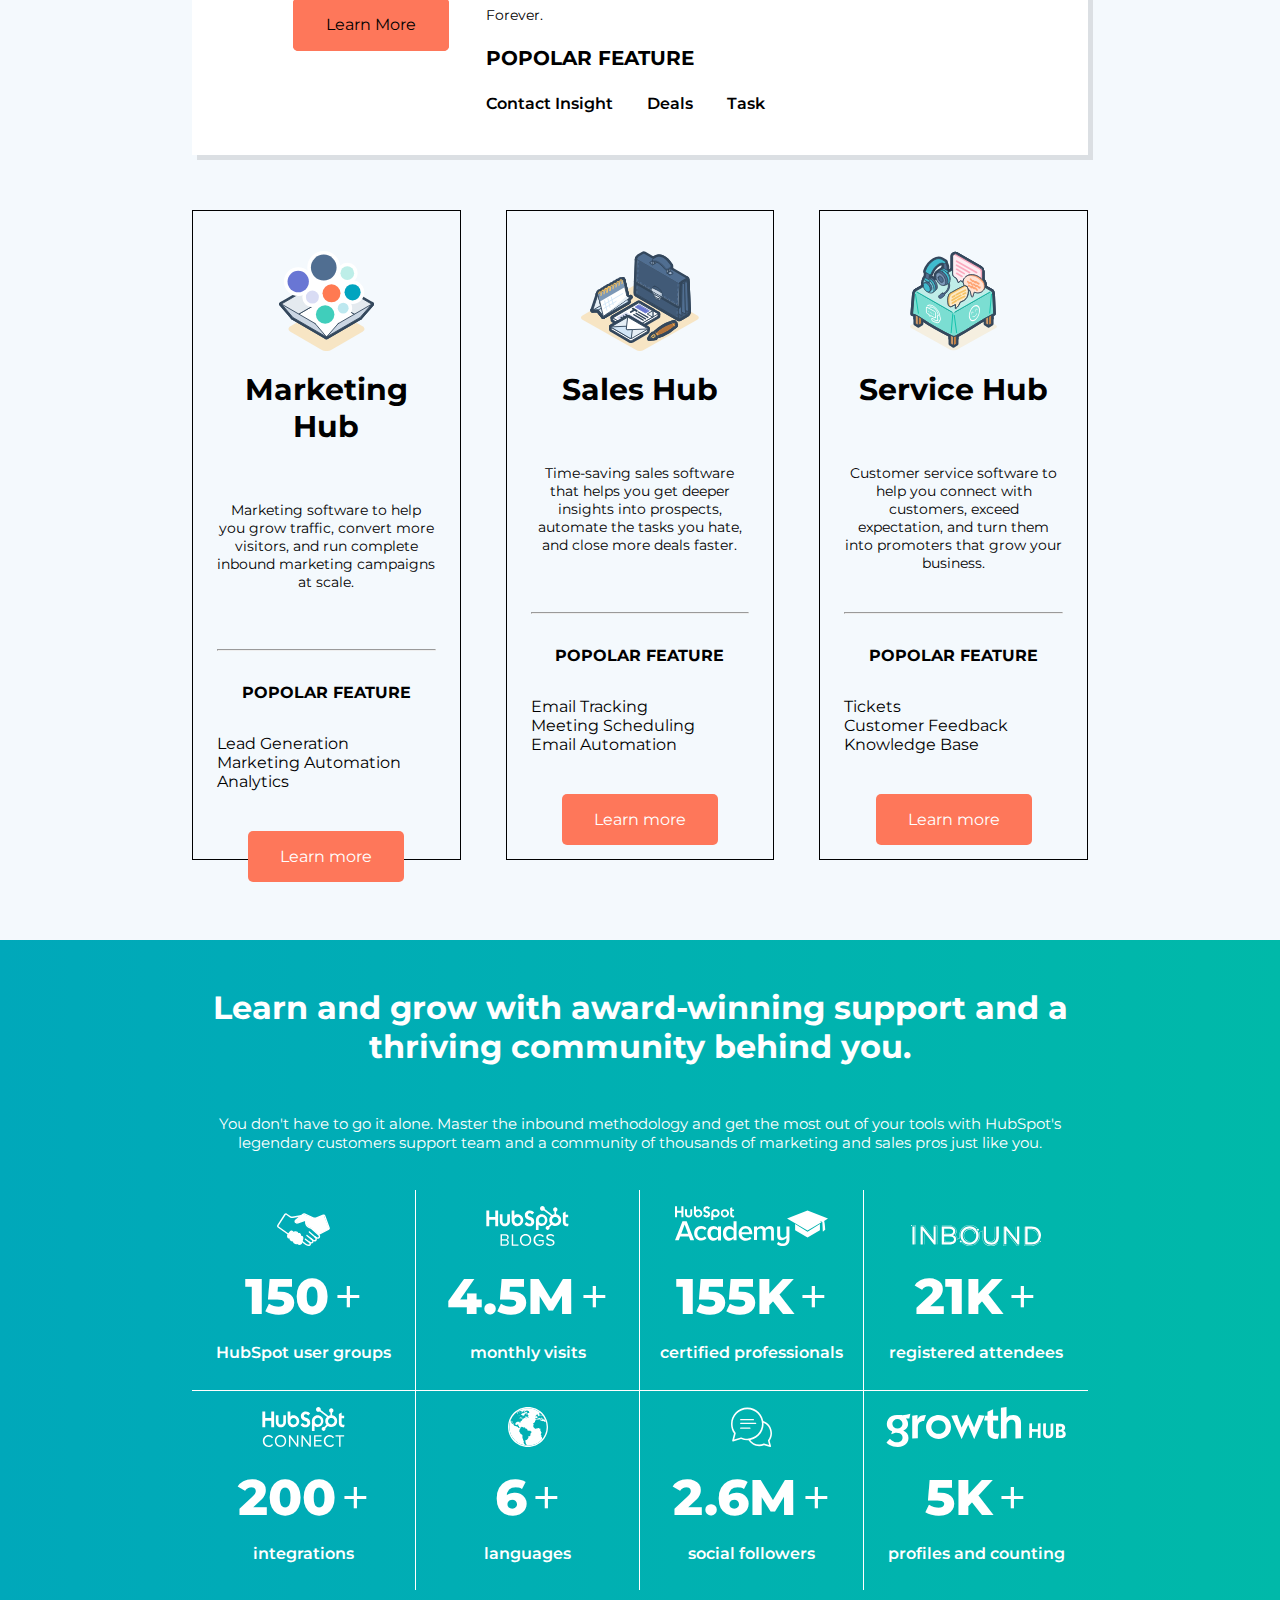
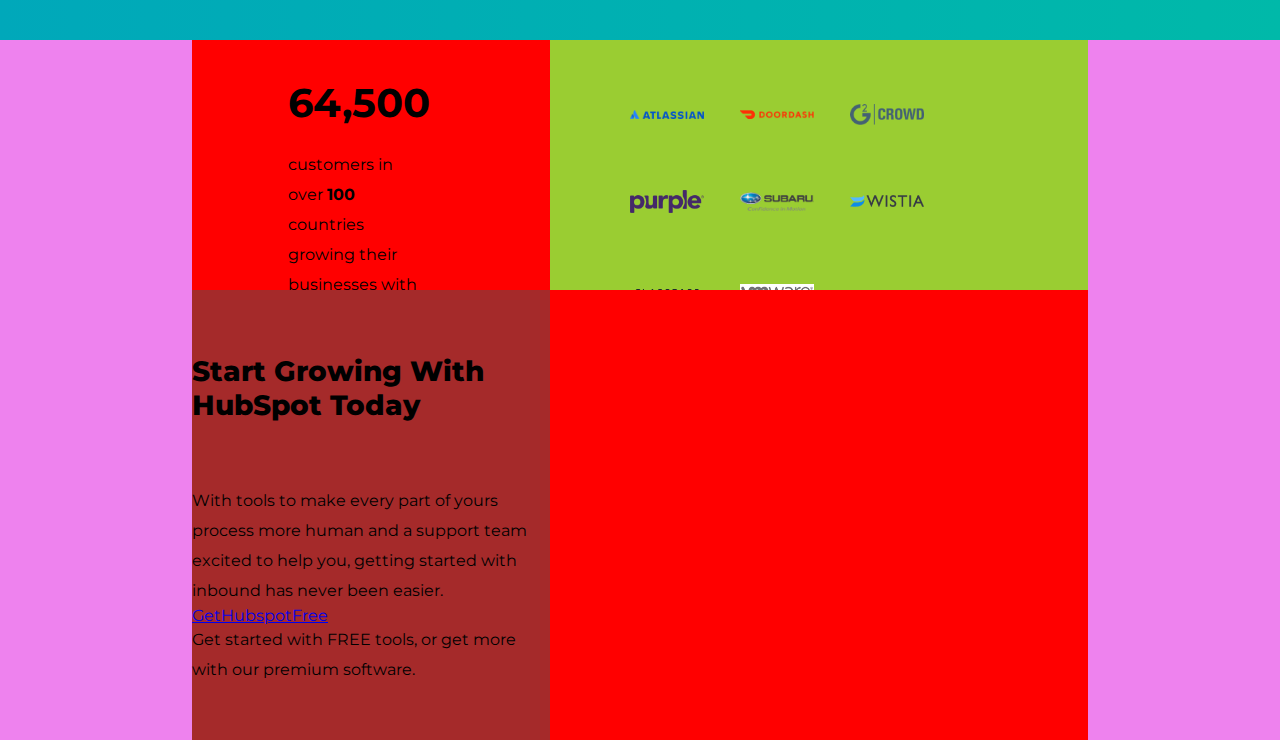
==== commit 188da1ad: "pagina 4 in corso d'opera" ====
--- a/index.html
+++ b/index.html
@@ -230,13 +230,24 @@
             <div class="container_page_4 clearfix">
                 <div class="customers">
                     <h4>64,500</h4>
-                    <p>customers in over <em>100</em> countries growing their businesses with HubSpot </p>
+                    <p>customers in over <strong>100</strong> countries growing their businesses with HubSpot </p>
 
                 </div>
                 <div class="parterns">
-
+                    <img src="./assets/img/atlasian.webp" alt="">
+                    <img src="./assets/img/doordash.webp" alt="">
+                    <img src="./assets/img/g2crowd.webp" alt="">
+                    <img src="./assets/img/purple.webp" alt="">
+                    <img src="./assets/img/subaru.webp" alt="">
+                    <img src="./assets/img/wistia.webp" alt="">
+                    <img src="./assets/img/classpass.webp" alt="">
+                    <img src="./assets/img/vmware.webp" alt="">
                 </div>
                 <div class="description_4">
+                    <h3>Start Growing With HubSpot Today</h3>
+                    <p>With tools to make every part of yours process more human and a support team excited to help you, getting started with inbound has never been easier.</p>
+                    <a href="#">GetHubspotFree</a>
+                    <p>Get started with FREE tools, or get more with our premium software.</p>
 
                 </div>
                 <div class="img_page_4">
--- a/assets/css/style.css
+++ b/assets/css/style.css
@@ -417,11 +417,12 @@
 
 .customers{
     height: 250px;
-    width: 30%;
+    width: 40%;
     float: left;
     background-color: red;
-    text-align: center;
-    padding: 2rem 5rem;
+    line-height: 30px;
+    /* text-align: center; */
+    padding: 3rem 8rem 2rem 6rem;
 }
 .customers h4{
     font-size: 40px;
@@ -430,20 +431,38 @@
 
 .parterns{
     height: 250px;
-    width: 70%;
+    width: 60%;
     float: left;
     background-color: yellowgreen;
+    padding: 2rem 4rem;
+    line-height: 50px;
+}
+
+.parterns img{
+    width: 18%;
+    margin: 2rem 1rem;
+    vertical-align: middle;
+
 }
 .description_4{
     height: 450px;
-    width: 70%;
+    width: 40%;
     float: left;
     background-color: brown;
+}
+.description_4 h3{
+    font-size: 28px;
+    font-weight: 800;
+    padding: 4rem 0;
+}
+.description_4 p{
+    font-weight: 400;
+    line-height: 30px;
 }
 
 .img_page_4{
     height: 450px;
-    width: 30%;
+    width: 60%;
     float: left;
     background-color: red;
 }
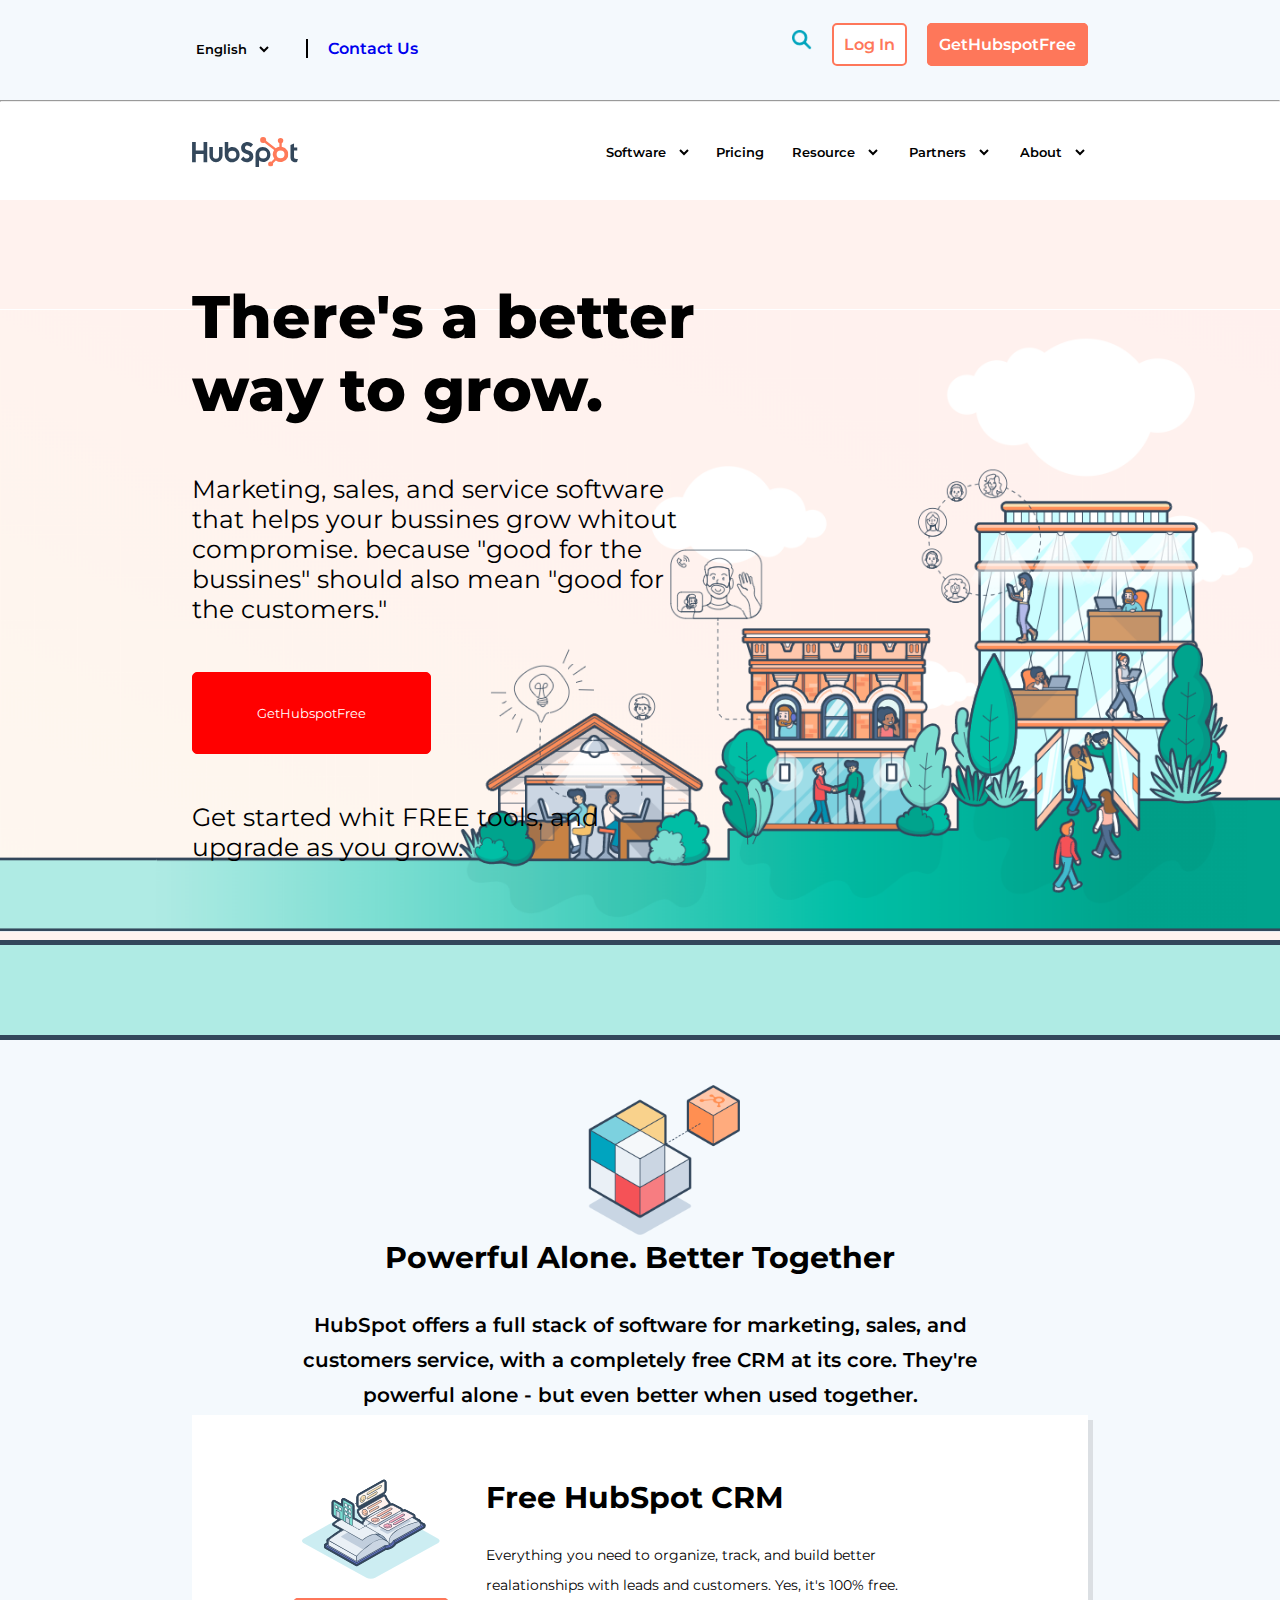
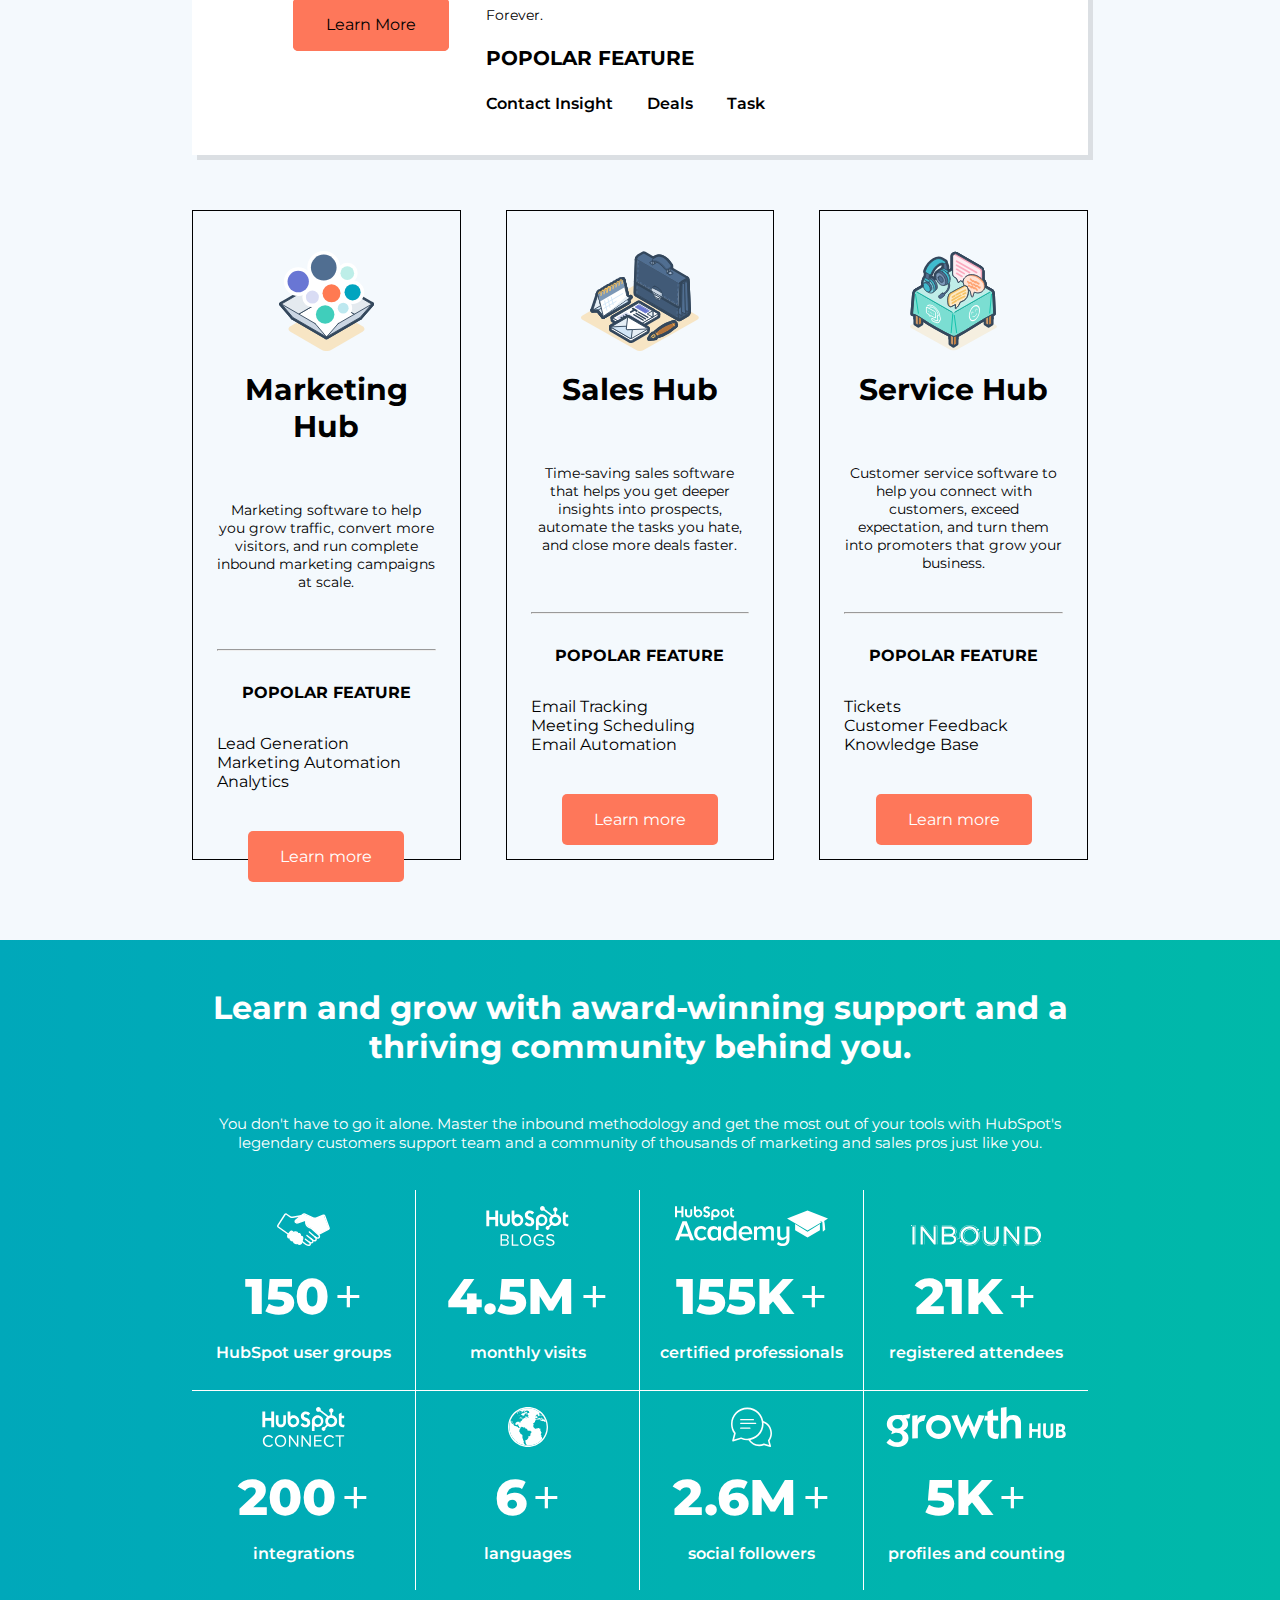
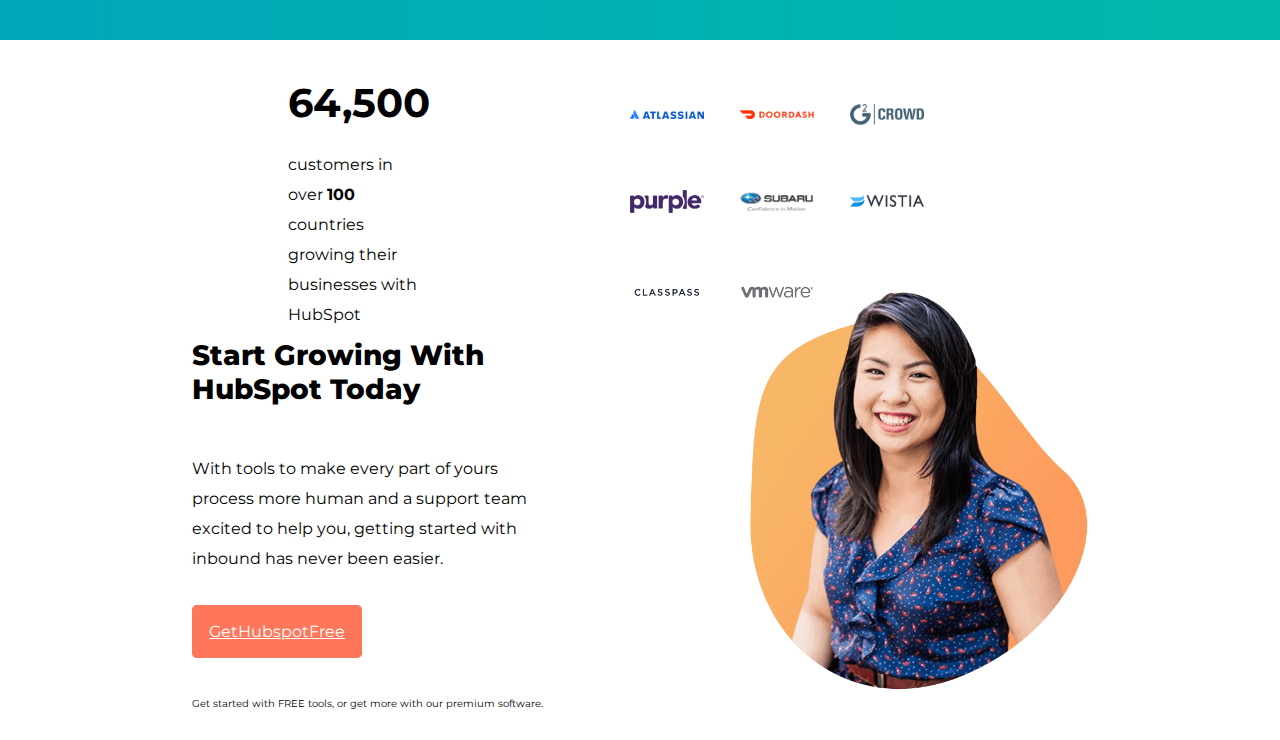
==== commit b675f99c: "page 3 complete" ====
--- a/index.html
+++ b/index.html
@@ -251,6 +251,7 @@
 
                 </div>
                 <div class="img_page_4">
+                    <img src="./assets/img/woman.webp" alt="">
 
                 </div>
             </div>
--- a/assets/css/style.css
+++ b/assets/css/style.css
@@ -150,6 +150,7 @@
     background-color: #fff2ee;
     background-image: url(../img/jumbotron.png);
     background-position: right;
+    /* background-position: bottom; */
     background-repeat: no-repeat;
     background-size: contain;
     position: relative;
@@ -406,20 +407,20 @@
 /* Page 4 --Collaboration parterns */
 .page_4{
     height: 700px;
-    background-color: violet;
+    /* background-color: violet; */
 }
 .container_page_4{
     width: 70%;
     height: 700px;
     margin: auto;
-    background-color: springgreen;
+    /* background-color: springgreen; */
 }
 
 .customers{
     height: 250px;
     width: 40%;
     float: left;
-    background-color: red;
+    /* background-color: red; */
     line-height: 30px;
     /* text-align: center; */
     padding: 3rem 8rem 2rem 6rem;
@@ -433,7 +434,7 @@
     height: 250px;
     width: 60%;
     float: left;
-    background-color: yellowgreen;
+    /* background-color: yellowgreen; */
     padding: 2rem 4rem;
     line-height: 50px;
 }
@@ -448,25 +449,43 @@
     height: 450px;
     width: 40%;
     float: left;
-    background-color: brown;
+    /* background-color: brown; */
 }
 .description_4 h3{
     font-size: 28px;
     font-weight: 800;
-    padding: 4rem 0;
+    padding: 3rem 0;
 }
 .description_4 p{
     font-weight: 400;
     line-height: 30px;
 }
+.description_4 p:nth-of-type(1){
+    margin-bottom: 3rem;
+}
+.description_4 p:nth-of-type(2){
+    margin-top: 3rem;
+    font-size: 10px;
+}
+.description_4 a{
+    padding: 1rem 1rem;
+    border: 1px solid #FE775A;
+    border-radius: 5px;
+    color: white;
+    background-color: #FE775A;
+}
 
 .img_page_4{
     height: 450px;
     width: 60%;
     float: left;
-    background-color: red;
-}
-
+    /* background-color: red; */
+}
+
+.img_page_4 img{
+    height: 400px;
+    float: right;
+}
 
 
 
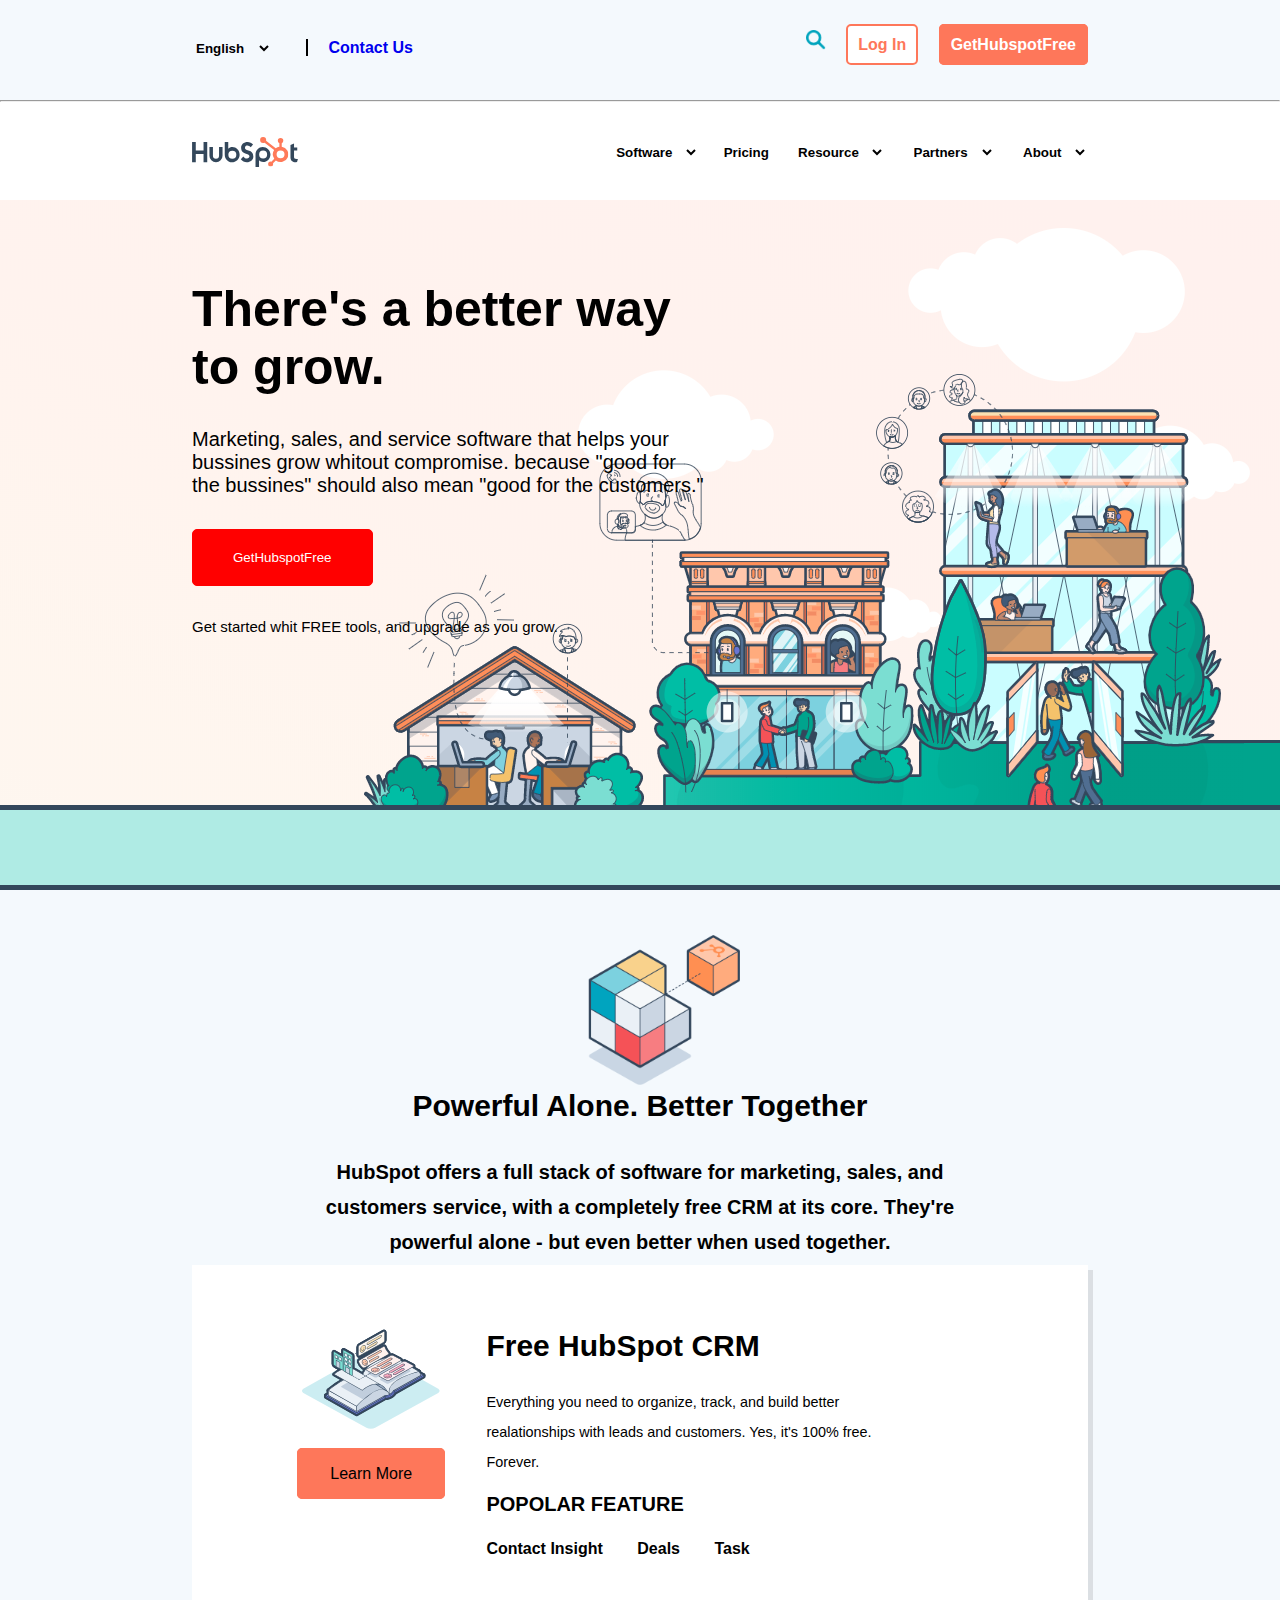
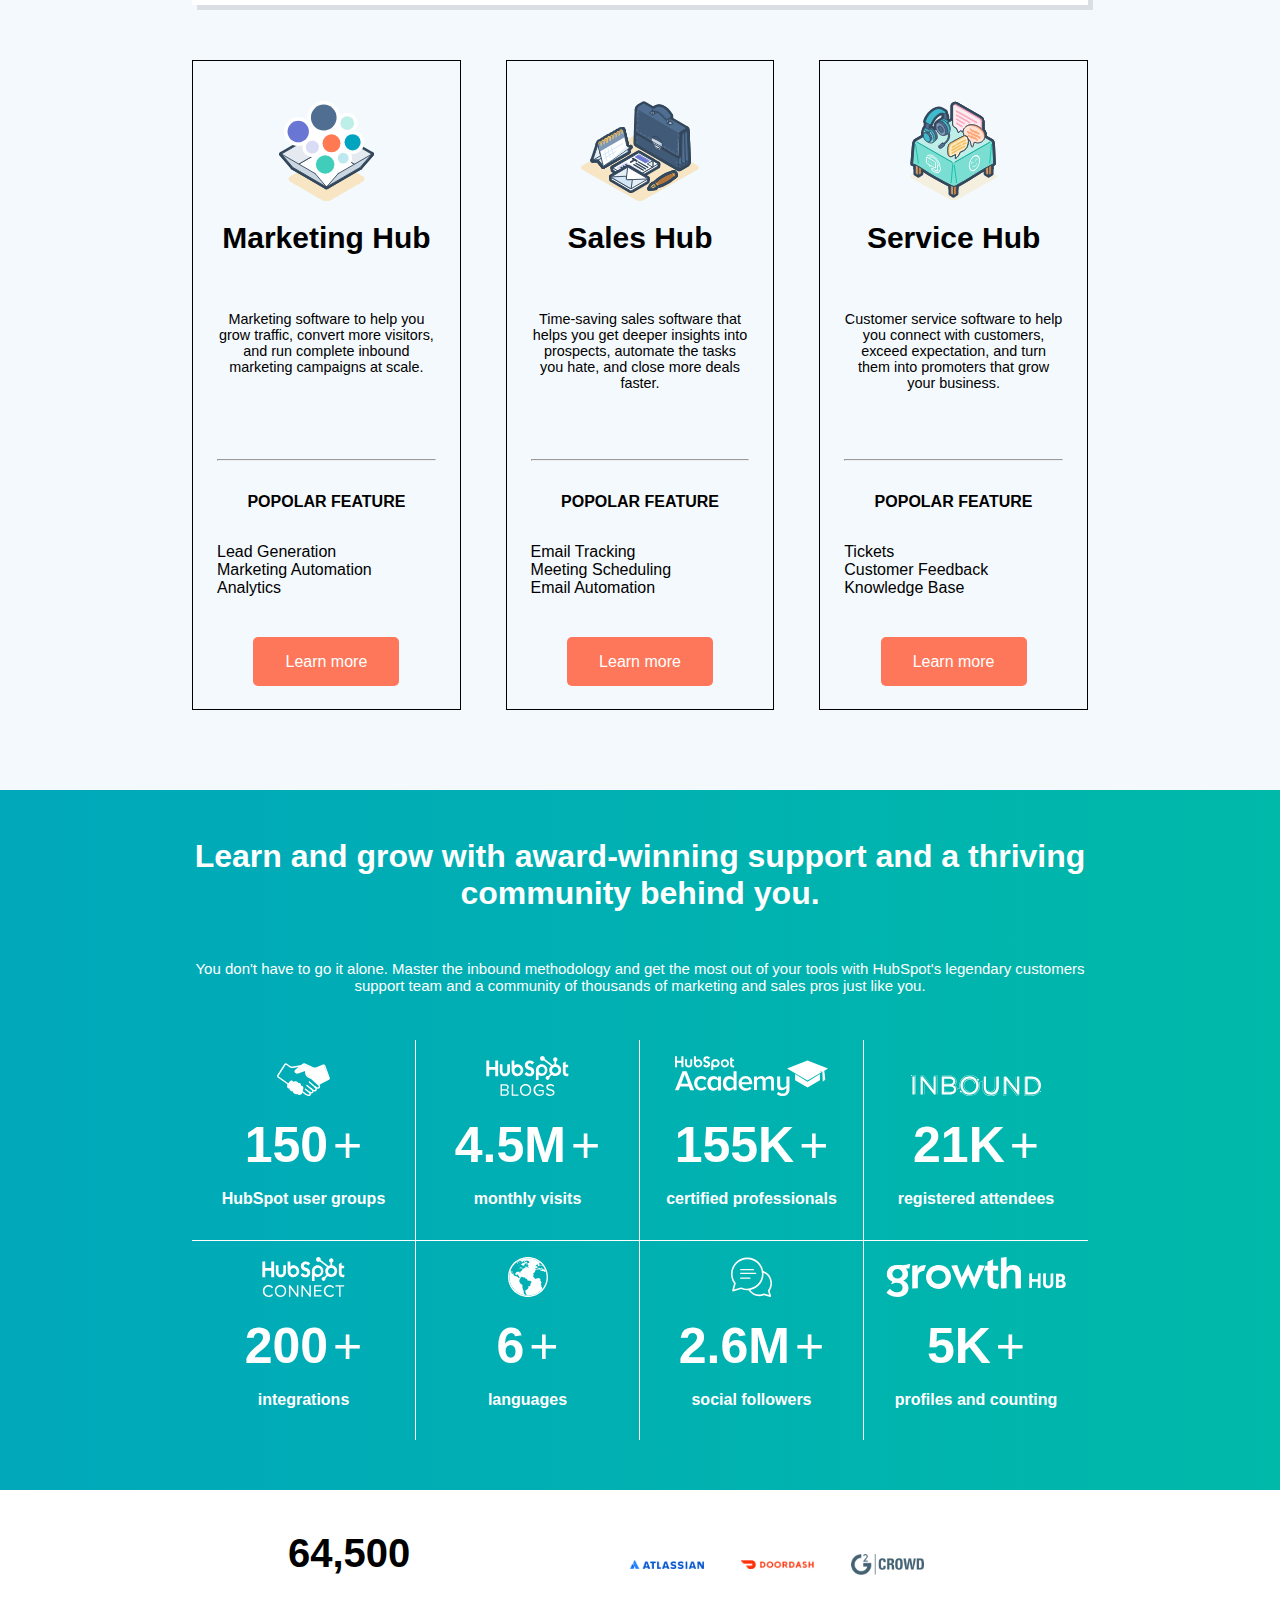
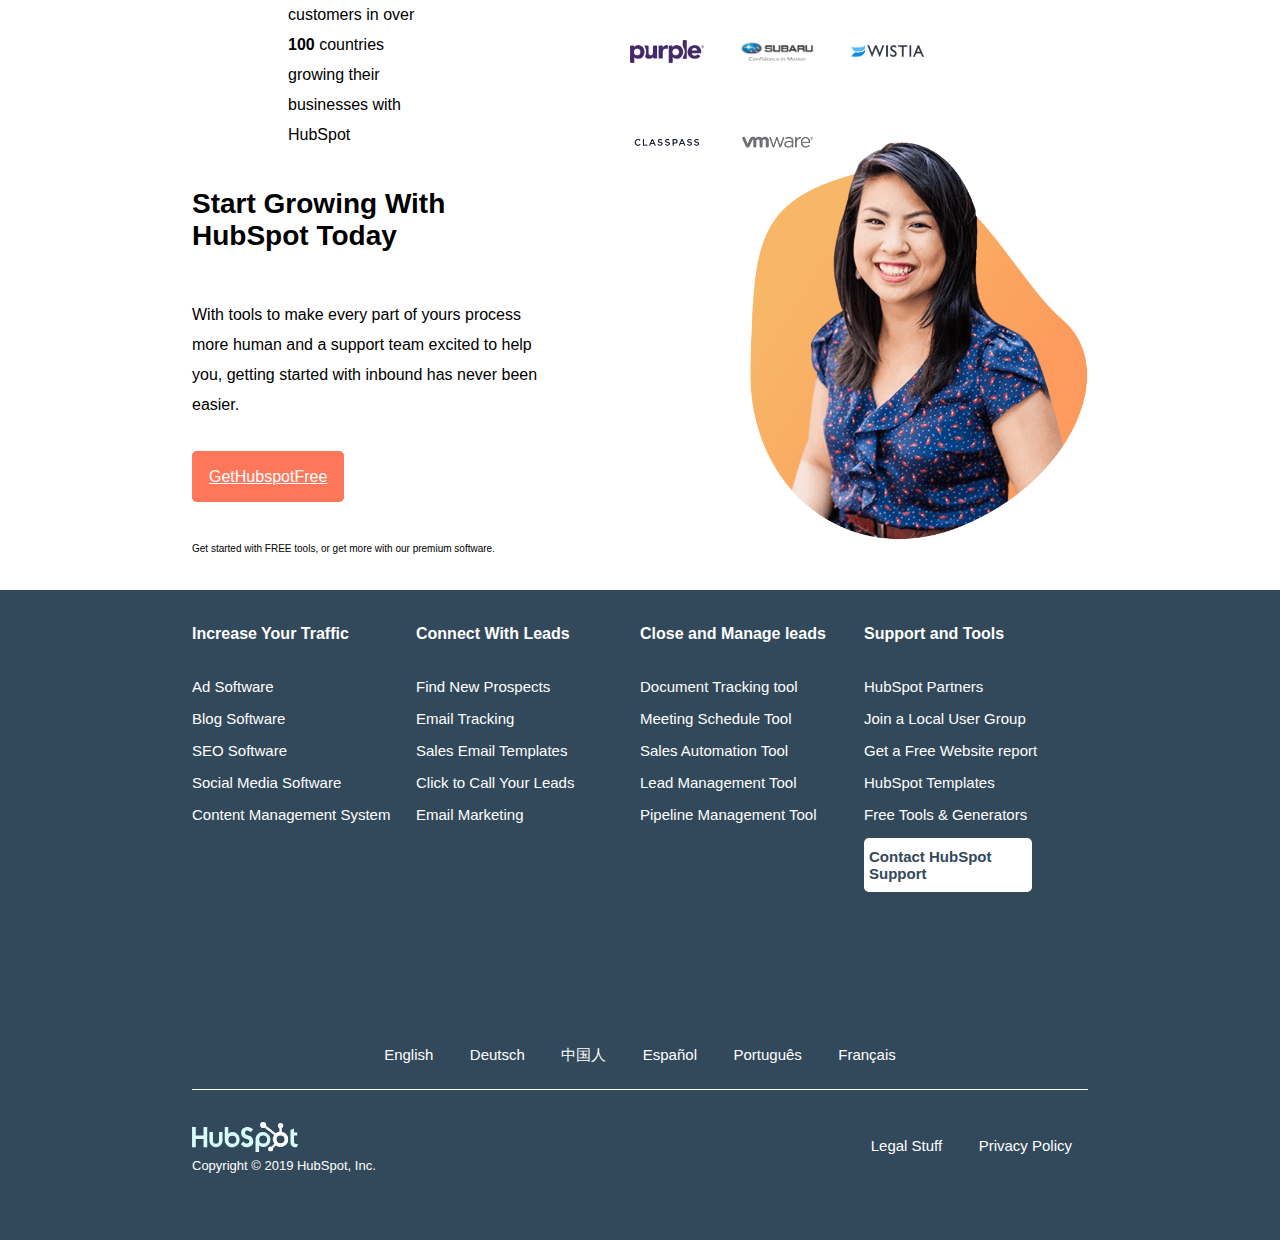
==== commit 97ff420b: "Stessura completa del sito" ====
--- a/index.html
+++ b/index.html
@@ -255,9 +255,6 @@
 
                 </div>
             </div>
-
-
-
         </section>
         <!-- /Page 4 --Collaboration parterns -->
 
@@ -266,6 +263,71 @@
 
     <!-- Site Footer -->
     <footer>
+        <div class="footer_container">
+            <div class="collegamenti clearfix">
+                <div class="col_25">
+                    <h4>Increase Your Traffic</h4>
+                    <a href="">Ad Software</a>
+                    <a href="">Blog Software</a>
+                    <a href="">SEO Software</a>
+                    <a href="">Social Media Software</a>
+                    <a href="">Content Management System</a>
+                </div>
+                <div class="col_25">
+                    <h4>Connect With Leads</h4>
+                    <a href="">Find New Prospects</a>
+                    <a href="">Email Tracking</a>
+                    <a href="">Sales Email Templates</a>
+                    <a href="">Click to Call Your Leads</a>
+                    <a href="">Email Marketing</a>
+                </div>
+                <div class="col_25">
+                    <h4>Close and Manage leads</h4>
+                    <a href="">Document Tracking tool</a>
+                    <a href="">Meeting Schedule Tool</a>
+                    <a href="">Sales Automation Tool</a>
+                    <a href="">Lead Management Tool</a>
+                    <a href="">Pipeline Management Tool</a>
+                </div>
+                <div class="col_25">
+                    <h4>Support and Tools</h4>
+                    <a href="">HubSpot Partners</a>
+                    <a href="">Join a Local User Group</a>
+                    <a href="">Get a Free Website report</a>
+                    <a href="">HubSpot Templates</a>
+                    <a href="">Free Tools & Generators</a>
+                    <a href="">Contact HubSpot Support</a>
+                    <i class="fab fa-facebook-f"></i>
+                    <i class="fab fa-instagram"></i>
+                    <i class="fab fa-youtube"></i>
+                    <i class="fab fa-twitter"></i>
+                    <i class="fab fa-linkedin-in"></i>
+
+                </div>
+                
+
+            </div>
+            <div class="lingue">
+                <a href="">English</a>
+                <a href="">Deutsch</a>
+                <a href="">中国人</a>
+                <a href="">Español</a>
+                <a href="">Português</a>
+                <a href="">Français</a>
+
+            </div>
+            <div class="privacy clearfix">
+                <div class="logo_privacy">
+                    <img src="./assets/img/logo.svg" alt="">
+                    <br>
+                    <span>Copyright &copy; 2019 HubSpot, Inc.</span> 
+                </div>
+                <div class="legal">
+                    <a href="">Legal Stuff</a>
+                    <a href="">Privacy Policy</a>
+                </div>
+            </div>
+        </div>
 
     </footer>
     <!-- /Site Footer -->
--- a/assets/css/style.css
+++ b/assets/css/style.css
@@ -4,7 +4,8 @@
     box-sizing: border-box;
     padding: 0;
     margin: 0;
-    font-family: 'Montserrat', sans-serif;
+    /* font-family: 'Montserrat', sans-serif; */
+    font-family: Arial, Helvetica, sans-serif;
 }
 
 .clearfix::after{
@@ -145,19 +146,18 @@
 
 /* Page 1 -- Big Immage Background */
 .bg_img{
-    height: 840px;
+    height: 690px;
     width: 100%;
     background-color: #fff2ee;
     background-image: url(../img/jumbotron.png);
     background-position: right;
-    /* background-position: bottom; */
+    background-position: 100% 100%;
     background-repeat: no-repeat;
-    background-size: contain;
     position: relative;
 }
 
 .cover_bar{
-    height: 100px;
+    height: 85px;
     width: 100%;
     background-color: #AFEBE4;
     position: absolute;
@@ -172,22 +172,24 @@
 }
 
 .jumbotext h1{
-    font-size: 60px; 
+    font-size: 50px; 
     font-weight: 800;
     padding-top: 5rem;
 }
 
 .jumbotext p{
-    margin-top: 3rem;
-    font-size: 25px;
+    margin-top: 2rem;
+    font-size: 20px;
     font-weight: 400;
-
+}
+.jumbotext p:last-of-type{
+    font-size: 15px;
 }
 
 .jumbotext button{
-    margin-top: 3rem;
+    margin-top: 2rem;
     background-color: red;
-    padding: 2rem 4rem;
+    padding: 20px 40px;
     color: white;
     border-radius: 5px;
     border: 1px solid red;
@@ -211,7 +213,6 @@
 /*------- Block 1 ------- */
 .block_1{
     height: 340px;
-    /* background-color: rgba(255, 0, 0, 0.191); */
     padding-top: 45px;
 }
 .block_1 img{
@@ -234,7 +235,6 @@
     background-color: white;
     margin-top: 35px;
     padding: 4rem 4rem;
-    /* border: 1px solid rgba(0, 0, 0, 0.5); */
     box-shadow:5px 5px rgba(0, 0, 0, 0.1);
 }
 .block_2_left{
@@ -257,7 +257,6 @@
 
 }
 .block_2_right{
-    /* background-color: rgba(32, 102, 26, 0.301); */
     width: 70%;
     height: 100%;
     float: left;
@@ -293,7 +292,6 @@
 }
 
 .col{
-    /* width: (( 100% - 6% ) / 3 ); */
     height: 650px;
     width: 30%;
     float: left;
@@ -405,24 +403,21 @@
 
 
 /* Page 4 --Collaboration parterns */
+
 .page_4{
     height: 700px;
-    /* background-color: violet; */
 }
 .container_page_4{
     width: 70%;
     height: 700px;
     margin: auto;
-    /* background-color: springgreen; */
 }
 
 .customers{
     height: 250px;
     width: 40%;
     float: left;
-    /* background-color: red; */
     line-height: 30px;
-    /* text-align: center; */
     padding: 3rem 8rem 2rem 6rem;
 }
 .customers h4{
@@ -434,7 +429,6 @@
     height: 250px;
     width: 60%;
     float: left;
-    /* background-color: yellowgreen; */
     padding: 2rem 4rem;
     line-height: 50px;
 }
@@ -449,7 +443,6 @@
     height: 450px;
     width: 40%;
     float: left;
-    /* background-color: brown; */
 }
 .description_4 h3{
     font-size: 28px;
@@ -479,7 +472,6 @@
     height: 450px;
     width: 60%;
     float: left;
-    /* background-color: red; */
 }
 
 .img_page_4 img{
@@ -490,3 +482,85 @@
 
 
 /* ******************** Site Footer ******************** */
+footer{
+    background-color: #32495B;
+}
+.footer_container{
+    height: 650px;
+    width: 70%;
+    margin: auto;
+}
+.footer_container a{
+    display: block;
+    text-decoration: none;
+    color: white;
+    margin: 15px 0;
+    font-size: 15px;
+}
+
+.collegamenti{
+    height: 400px;
+}
+.col_25{
+    width: 25%;
+    height: 400px;
+    float: left;
+}
+.col_25 h4{
+    color: white;
+    margin: 35px 0;
+    font-weight: 600;
+}
+
+.col_25:last-of-type a:last-of-type{
+    background-color: white;
+    width: 75%;
+    padding: 10px 5px;
+    font-weight: 600;
+    color: #32495B;
+    border-radius: 5px;
+}
+.col_25:last-of-type i{
+    color: white;
+    margin-right: 1.8rem;
+}
+
+.lingue{
+    height: 100px;
+    line-height: 100px;
+    vertical-align: middle;
+    text-align: center;
+    border-bottom: 1px solid white;
+}
+
+.lingue a{
+    display: inline-block;
+    padding: 0 1rem;
+}
+.privacy{
+    height: 150px;
+    padding-top: 2rem;
+}
+
+.logo_privacy{
+    height: 100px;
+    width: 50%;
+    float: left;
+}
+.logo_privacy span{
+    color: white;
+    font-size: 13px;
+}
+.logo_privacy img{
+    filter: brightness(4.25);
+}
+.legal{
+    height: 100px;
+    width: 50%;
+    float: left;
+    text-align: right;
+}
+.legal a{
+    display: inline-block;
+    padding: 0 1rem;
+}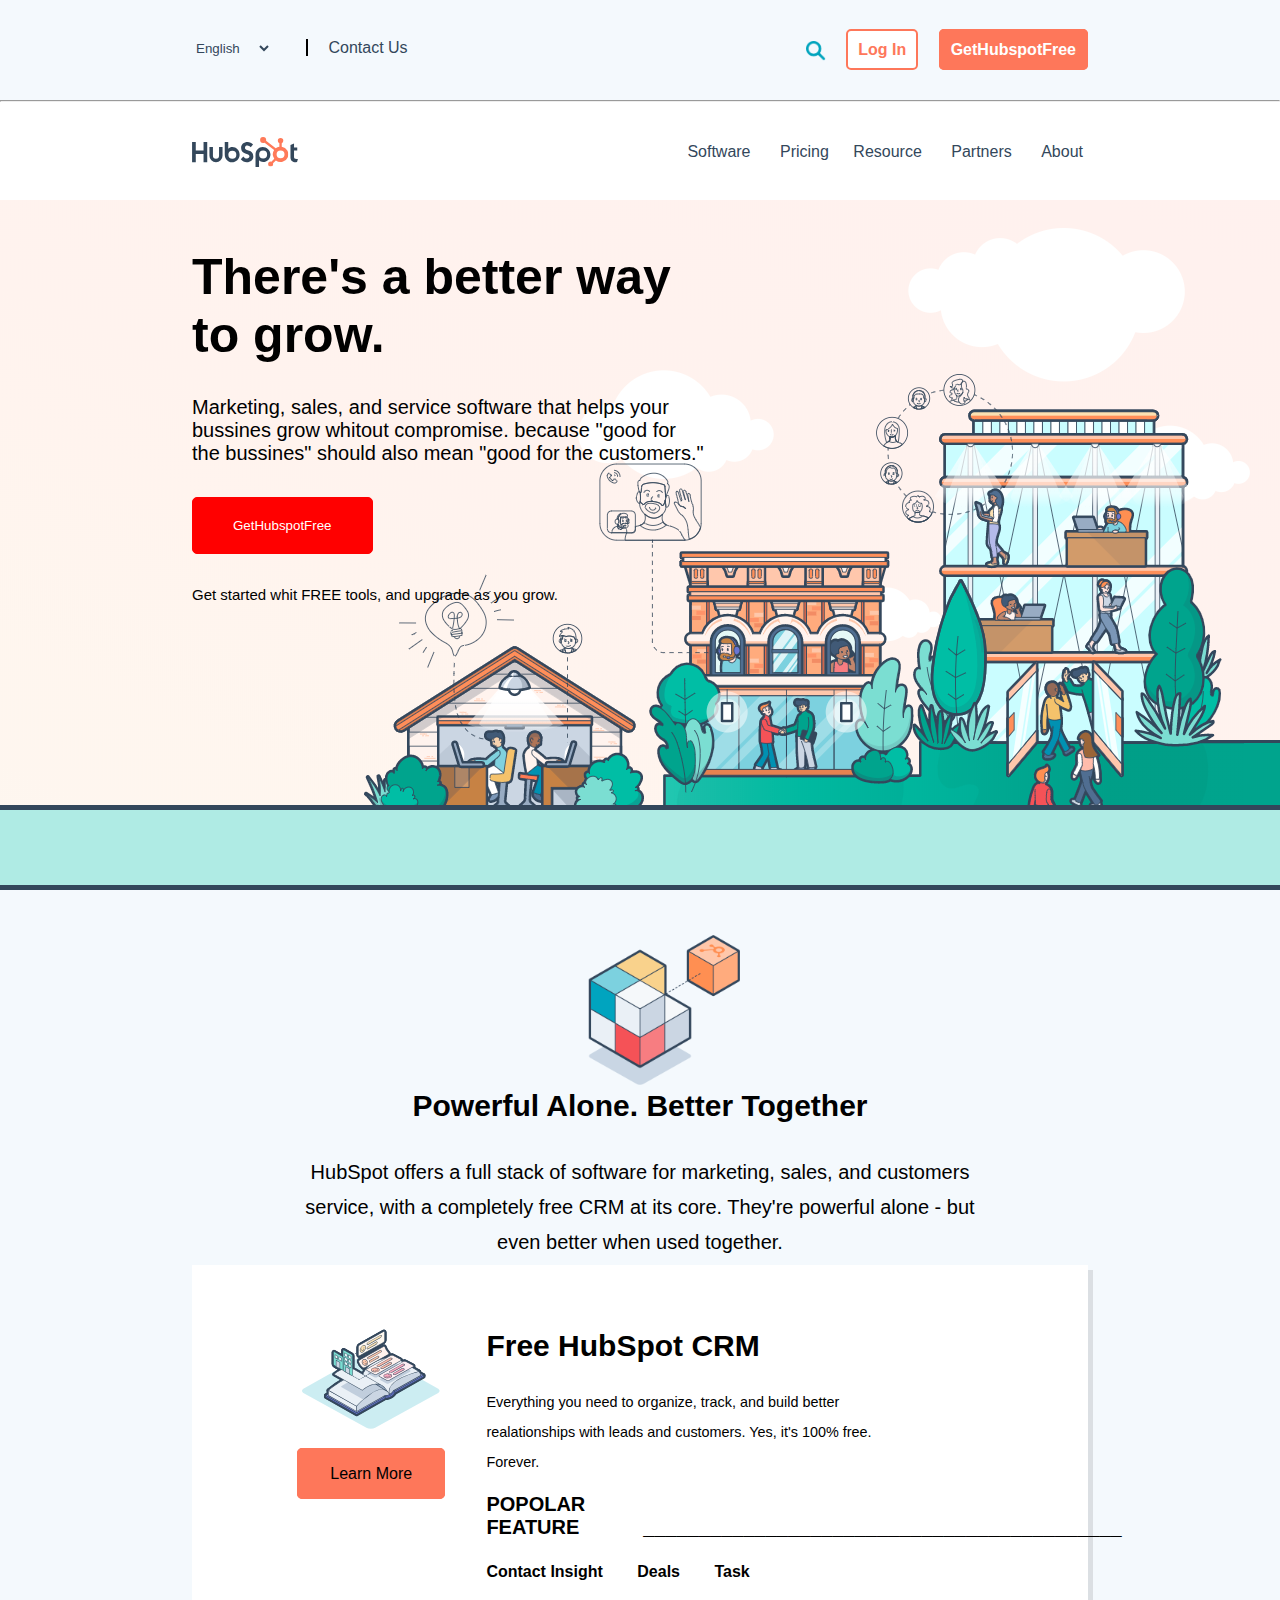
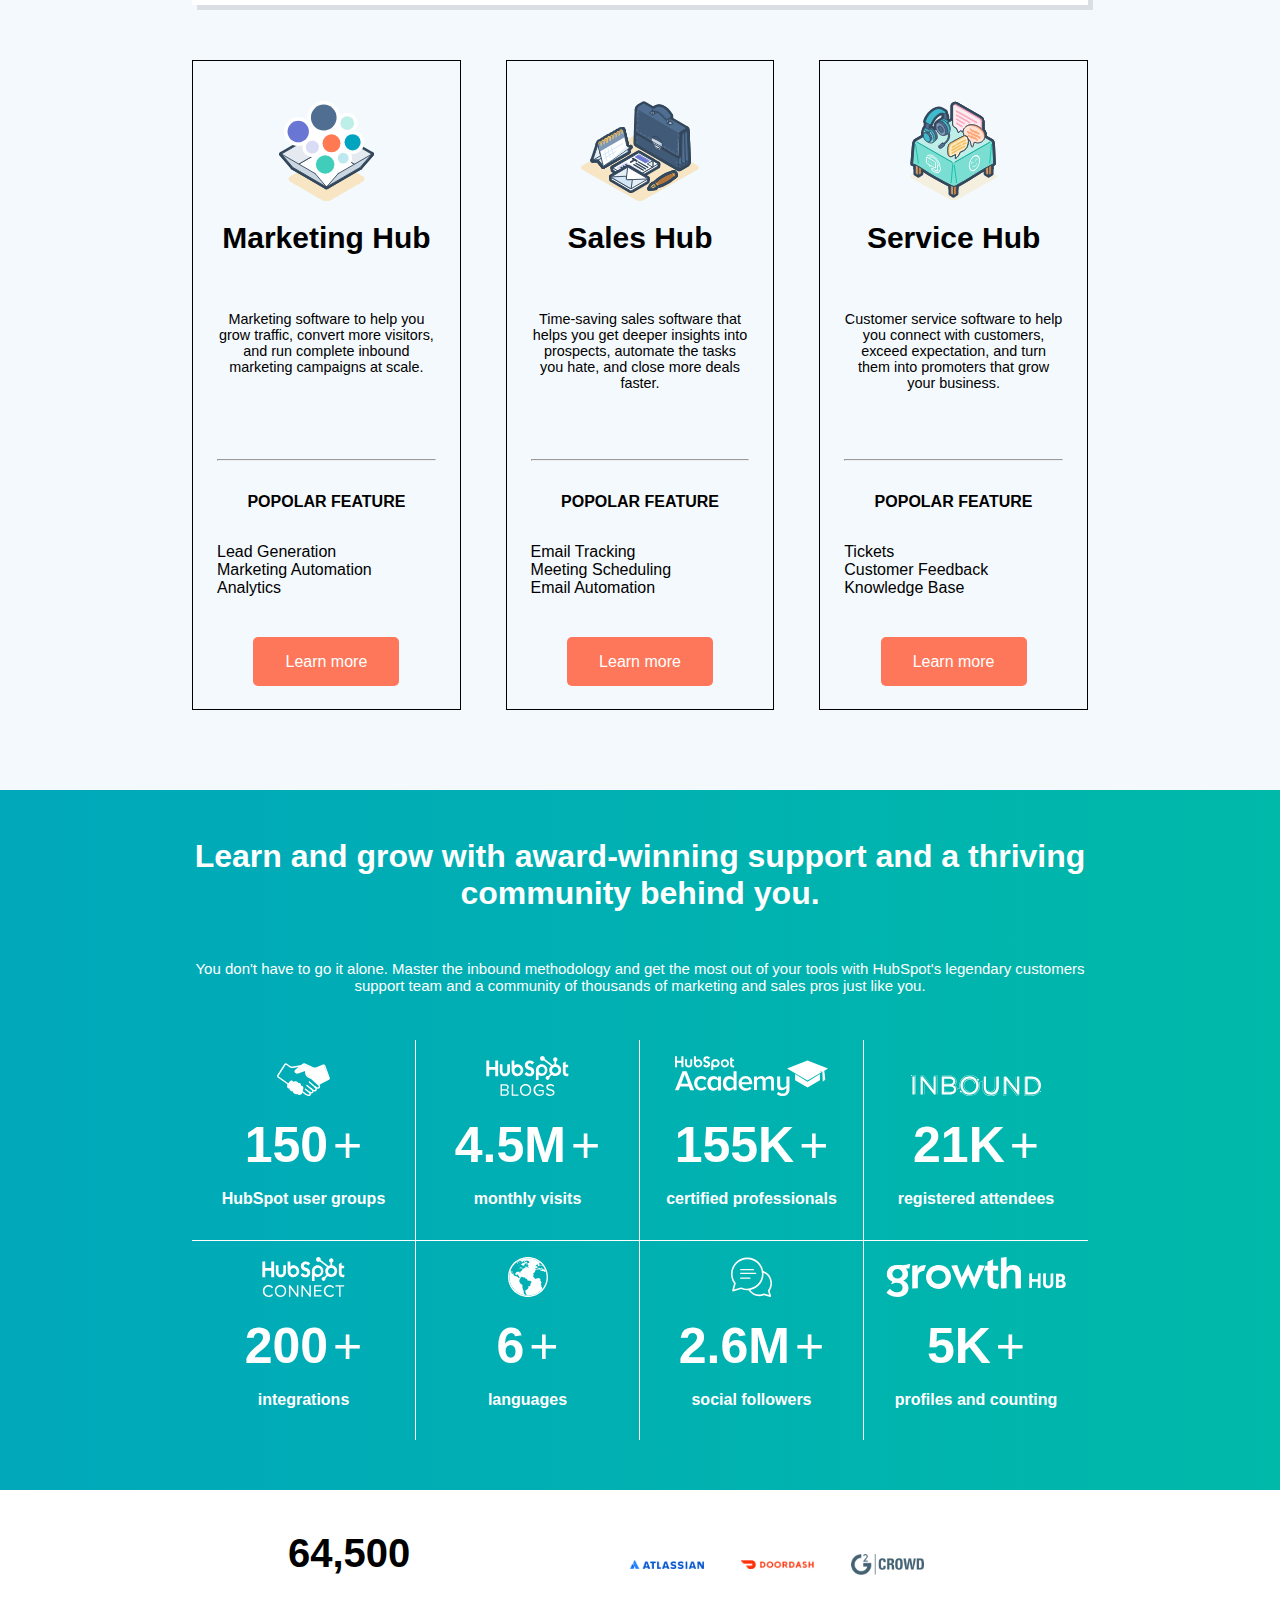
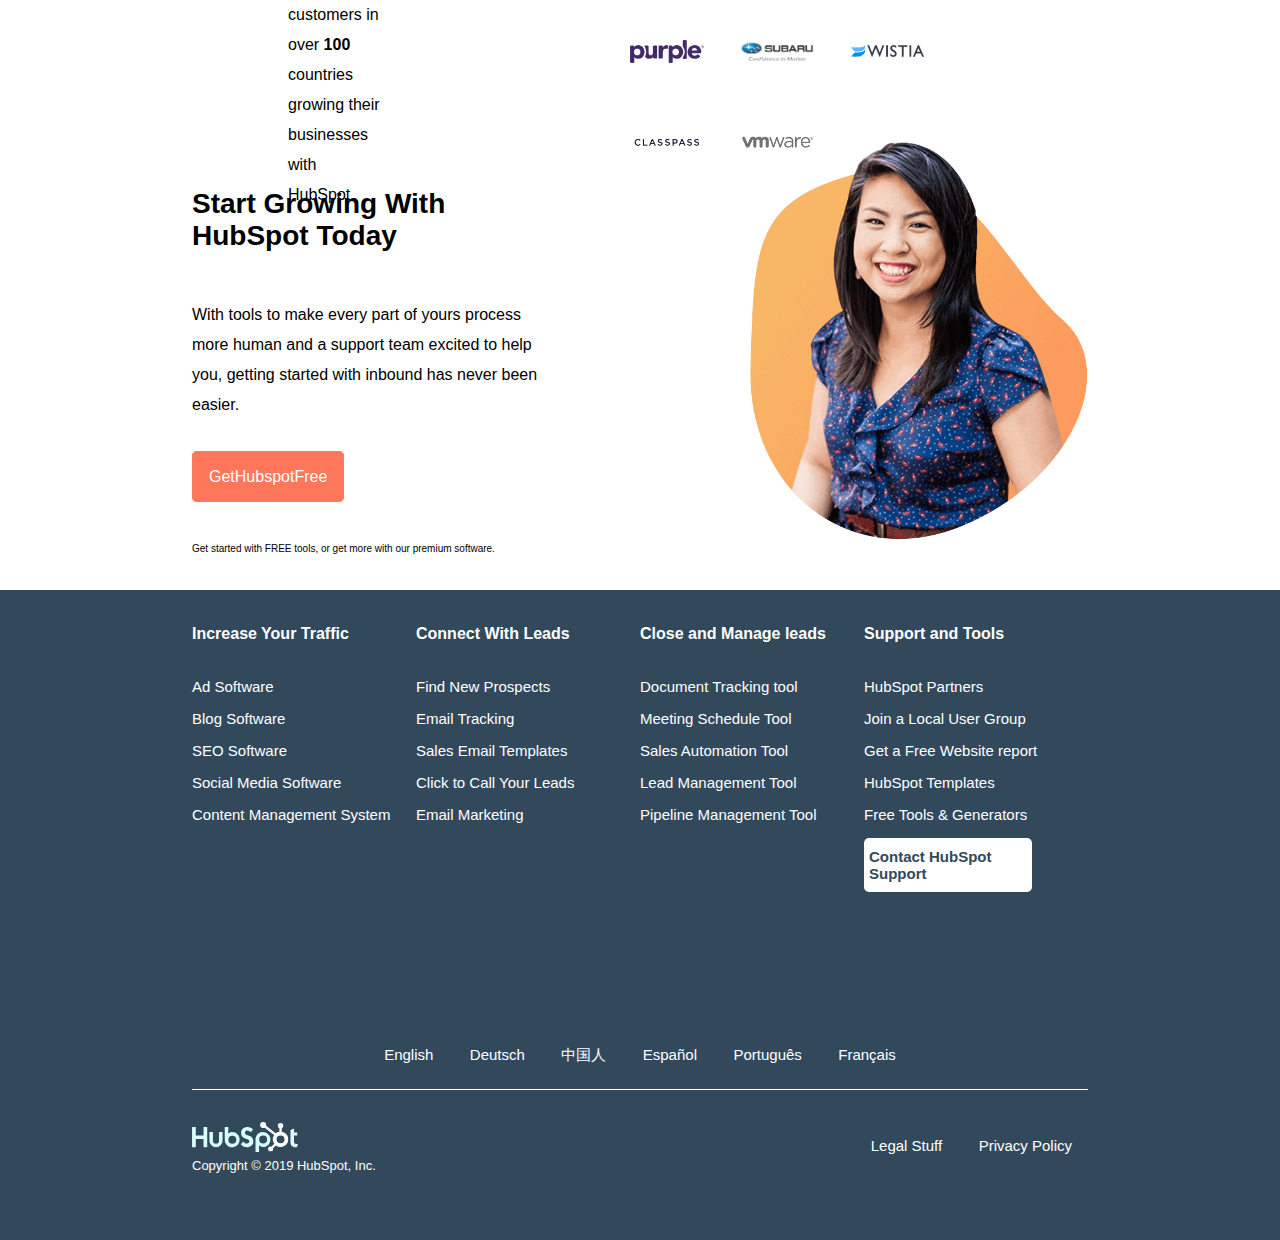
==== commit 42d7097a: "Pulizia codice e giusta indentazione" ====
--- a/index.html
+++ b/index.html
@@ -23,20 +23,21 @@
         <nav id="site_navigation">
 
             <!-- Top Navigation -->
+
             <div class="grey_bg">
+                
                 <section class="top_nav clearfix">
-                    
-                        <div class="left_top">
-                            <form action="" method="get">
-                                <select name="" id="">
-                                    <option value="">English</option>
-                                    <option value="">Italian</option>
-                                    <option value="">Chinese</option>
-
-                                </select>
-                                <a href="#">Contact Us</a>
-                            </form>
-                        </div>
+                    <div class="left_top">
+                        <form action="" method="get">
+                            <i class="fas fa-globe-europe"></i>
+                            <select name="" id="">
+                                <option value="">English</option>
+                                <option value="">Italian</option>
+                                <option value="">Chinese</option>
+                            </select>
+                            <a href="#">Contact Us</a>
+                        </form>
+                    </div>
 
                     <div class="right_top">
                         <img src="./assets/img/search-20icon.webp" alt="">
@@ -44,34 +45,50 @@
                         <a href="#">GetHubspotFree</a>
                     </div>
                 </section>
-            </div>
+
+            </div>
+
             <!-- /Top Navigation -->
+
             <hr>
+
             <!-- Bottom Navigation -->
+
             <div class="whithe_bg">
+
                 <section class="bottom_nav">
-                    <img src="./assets/img/logo.svg" alt="">
-                    <form action="">
-                        <select name="" id="">
-                            <option value="">Software</option>                  
-                        </select>
-                        <select name="" id="">
-                            <option value="">Pricing</option>                  
-                        </select>
-                        <select name="" id="">
-                            <option value="">Resource</option>                  
-                        </select>
-                        <select name="" id="">
-                            <option value="">Partners</option>                  
-                        </select>
-                        <select name="" id="">
-                            <option value="">About</option>                  
-                        </select>
-                    </form>
+
+                    <div class="bottom_nav_img">
+                        <img src="./assets/img/logo.svg" alt="">
+                    </div>
+                    <div class="bottom_nav_voice">
+                        <a href="">
+                            Software
+                            <i class="fas fa-angle-down"></i>
+                        </a>
+                        <a href="">
+                            Pricing
+                        </a>
+                        <a href="">
+                            Resource
+                            <i class="fas fa-angle-down"></i>
+                        </a>
+                        <a href="">
+                            Partners
+                            <i class="fas fa-angle-down"></i>
+                        </a>
+                        <a href="">
+                            About
+                            <i class="fas fa-angle-down"></i>
+                        </a>
+                    </div>
 
                 </section>
-            </div>
+
+            </div>
+
             <!-- /Bottom Navigation -->
+
         </nav>
         <!-- /Site Navigation -->
 
@@ -85,7 +102,6 @@
         <section>
 
             <div class="bg_img clearfix">
-                <div class="cover_bar"></div>
                 <div class="jumbotext">
                     <h1>There's a better way to grow.</h1>
                     <p>Marketing, sales, and service software that helps your bussines grow whitout compromise. because "good for the bussines" should also mean "good for the customers."</p>
@@ -99,7 +115,9 @@
 
         <!-- Page 2 -- Long page with content -->
         <section class="page_2">
+
             <div class="container_page_2">
+
                 <div class="block_1">
                     <img src="./assets/img/cube.webp" alt="Disegno di un cubo con un pezzo che si stacca">
                     <h2>Powerful Alone. Better Together</h2>
@@ -107,8 +125,7 @@
                 </div>
 
                 <div class="block_2 clearfix">
-                    <div class="block_2_left">
-                        
+                    <div class="block_2_left"> 
                         <img src="./assets/img/book.svg" alt="Immagine di un libro con dentro cartelli stradali">
                         <br>
                         <a class="btn">Learn More</a>
@@ -120,9 +137,7 @@
                         <span > <i class="fas fa-check check"></i>Contact Insight</span>
                         <span ><i class="fas fa-check check"></i>Deals</span>
                         <span ><i class="fas fa-check check"></i>Task</span>
-                        
-                    </div>
-
+                    </div>
                 </div>
 
                 <div class="block_3 clearfix">
@@ -169,10 +184,10 @@
         <!-- page 3 -- Big Table with dates -->
         <section class="page_3">
             <div class="container_page_3">
+
                 <div class="title_3">
                     <h3>Learn and grow with award-winning support and a thriving community behind you.</h3>
                     <p>You don't have to go it alone. Master the inbound methodology and get the most out of your tools with HubSpot's legendary customers support team and a community of thousands of marketing and sales pros just like you.</p>
-
                 </div>
                 <div class="table_3 clearfix">  
                     <div class="small_box">
@@ -227,11 +242,11 @@
 
         <!-- Page 4 --Collaboration parterns -->
         <section class="page_4">
+
             <div class="container_page_4 clearfix">
                 <div class="customers">
                     <h4>64,500</h4>
                     <p>customers in over <strong>100</strong> countries growing their businesses with HubSpot </p>
-
                 </div>
                 <div class="parterns">
                     <img src="./assets/img/atlasian.webp" alt="">
@@ -248,13 +263,12 @@
                     <p>With tools to make every part of yours process more human and a support team excited to help you, getting started with inbound has never been easier.</p>
                     <a href="#">GetHubspotFree</a>
                     <p>Get started with FREE tools, or get more with our premium software.</p>
-
                 </div>
                 <div class="img_page_4">
                     <img src="./assets/img/woman.webp" alt="">
-
-                </div>
-            </div>
+                </div>
+            </div>
+
         </section>
         <!-- /Page 4 --Collaboration parterns -->
 
@@ -263,7 +277,10 @@
 
     <!-- Site Footer -->
     <footer>
+
         <div class="footer_container">
+            
+            <!-- Tutti i link di collegamento alle sezioni del sito -->
             <div class="collegamenti clearfix">
                 <div class="col_25">
                     <h4>Increase Your Traffic</h4>
@@ -302,11 +319,13 @@
                     <i class="fab fa-youtube"></i>
                     <i class="fab fa-twitter"></i>
                     <i class="fab fa-linkedin-in"></i>
-
                 </div>
                 
 
             </div>
+            <!-- /Tutti i link di collegamento alle sezioni del sito -->
+
+            <!-- Lingue in cui e fatto il sito -->
             <div class="lingue">
                 <a href="">English</a>
                 <a href="">Deutsch</a>
@@ -316,6 +335,9 @@
                 <a href="">Français</a>
 
             </div>
+            <!-- /Lingue in cui e fatto il sito -->
+
+            <!-- Logo e privacy -->
             <div class="privacy clearfix">
                 <div class="logo_privacy">
                     <img src="./assets/img/logo.svg" alt="">
@@ -327,6 +349,8 @@
                     <a href="">Privacy Policy</a>
                 </div>
             </div>
+            <!-- /Logo e privacy -->
+
         </div>
 
     </footer>
--- a/assets/css/style.css
+++ b/assets/css/style.css
@@ -14,7 +14,7 @@
     clear: both;
 }
 
-/*  font-family: 'Montserrat', sans-serif; */
+
 /* ******************** Utility ******************** */
 .grey_bg{
     background-color: #F4F9FD;
@@ -38,6 +38,8 @@
     font-size: 30px;
     margin-bottom: 1.5rem;
 }
+
+
 
 /* ******************** Site Header ******************** */
 header select{
@@ -54,41 +56,50 @@
     width: 100%;
 }
 
+
 /* Top Navigation */
+
+
 .top_nav{
     height: 100px;
     width: 70%;
     margin: auto;
 }
+
 .left_top{
     width: 50%;
     float: left;
     padding-top: 30px;
 
 }
+
 .left_top select{
     width: 80px;
     margin: 10px 30px 10px 0;
-    font-weight: 600;
+    font-weight: 400;
+    color: #33475B;
 }
 
 .left_top a{
     border-left: 2px solid black;
     padding-left: 20px;
-    font-weight: 600;
-}
-
+    font-weight: 400;
+    color: #33475B;
+}
 
 .right_top{
     width: 50%;
     height: 100%;
-    padding-top: 30px;
     float: left;
     text-align: right;
+    line-height: 100px;
+
 }
 
 .right_top img{
-    height: 20px;    
+    height: 20px; 
+    line-height: 100px;
+    vertical-align: middle;   
 }
 
 .right_top a{
@@ -109,32 +120,40 @@
     border: 2px solid #FE775A;
 }
 
+
+
 /* Bottom Navigation */
+
+
 .bottom_nav{
     height: 100px;
     width: 70%;
     margin: auto;
-}
-
-.bottom_nav img{
-    height: 30px;
-    margin-top: 35px;
-}
-
-.bottom_nav form{
-    float: right;
-    line-height: 100px;   
-}
-
-.bottom_nav form select{
-    margin-left: 20px; 
-    padding-right: 10px; 
-    font-weight: 600;
-}
-
-.bottom_nav form select:nth-of-type(2){
-    appearance: none;
-    margin-right: -10px;
+    line-height: 100px;
+    vertical-align: middle;
+}
+
+.bottom_nav_img{
+    height: 100px;
+    width: 30%;
+    float: left;
+}
+.bottom_nav_img img{
+    transform: translateY(10px);
+}
+.bottom_nav_voice{
+    height: 100px;
+    width: 70%;
+    float: left;
+    text-align: right;
+}
+.bottom_nav_voice a{
+    margin-left: 20px;
+    color: #33475B;
+    font-weight: 400;
+}
+.bottom_nav_voice i{
+    margin-left: 5px;
 }
 
 
@@ -145,6 +164,7 @@
 
 
 /* Page 1 -- Big Immage Background */
+
 .bg_img{
     height: 690px;
     width: 100%;
@@ -156,8 +176,8 @@
     position: relative;
 }
 
-.cover_bar{
-    height: 85px;
+.bg_img::after{
+    height: 75px;
     width: 100%;
     background-color: #AFEBE4;
     position: absolute;
@@ -174,7 +194,7 @@
 .jumbotext h1{
     font-size: 50px; 
     font-weight: 800;
-    padding-top: 5rem;
+    padding-top: 3rem;
 }
 
 .jumbotext p{
@@ -193,9 +213,11 @@
     color: white;
     border-radius: 5px;
     border: 1px solid red;
-
-}
+}
+
+
 /* Page 2 -- Long page with content */
+
 
 .page_2{
     height: 1500px;
@@ -223,7 +245,7 @@
 }
 .block_1 p{
     font-size: 20px;
-    font-weight: 600;
+    font-weight: 400;
     line-height: 35px;
     padding: 2rem 6rem;
 }
@@ -248,7 +270,6 @@
     margin-bottom: 2rem;
 }
 
-
 .btn{
     background-color: #FE775A;
     padding: 1rem 2rem;
@@ -256,6 +277,7 @@
     border-radius: 5px;
 
 }
+
 .block_2_right{
     width: 70%;
     height: 100%;
@@ -269,6 +291,11 @@
     font-size: 20px;
 }
 
+.block_2_right h4::after{
+    content: "___________________________________________";
+    margin-left: 4rem;
+}
+
 .block_2_right p{
     line-height: 30px;
     font-size: 0.9rem;
@@ -281,9 +308,6 @@
 }
 
 
-
-
-
 /*------- Block 3 ------- */
 
 .block_3{
@@ -298,6 +322,7 @@
     border: 1px solid black;
     padding: 1.5rem 1.5rem;
 }
+
 .block_3 .col:nth-of-type(2){
     margin: 0 5%;
 }
@@ -321,27 +346,33 @@
     text-transform: uppercase;
     padding: 2rem 0;
 }
+
 .block_3 .col span{
     display: block;
     text-align: left;
 }
+
 .block_3 .col span:last-of-type{
     margin-bottom: 3.5rem;
 }
+
 .block_3 .col a{
     background-color: #FE775A;
     color: white;
     padding: 1rem 2rem;
     border-radius: 5px;
-
-}
+}
+
+
 
 /* page 3 -- Big Table with dates */
+
 
 .page_3{
     height: 700px;
     background: linear-gradient(0.25turn, #00A8BA, #00B9A9);
 }
+
 .container_page_3{
     width: 70%;
     margin: auto;
@@ -361,7 +392,6 @@
     font-size: 15px;
 }
 
-
 .table_3{
     height: 400px;
 }
@@ -372,23 +402,27 @@
     float: left;
     padding: 1rem 0;
 }
+
 .small_box img{
     height: 40px;
-
-}
+}
+
 .small_box span{
     display: block;
 }
+
 .small_box span:nth-of-type(1){
     font-size: 50px;
     font-weight: 800;
     padding: 1rem 0;
 }
+
 .small_box span:nth-of-type(1)::after{
    content: "\002B";
    font-weight: 400;
    margin-left: 5px;
 }
+
 .small_box span:nth-of-type(2){
     font-weight: 600;
 }
@@ -423,6 +457,10 @@
 .customers h4{
     font-size: 40px;
     padding-bottom: 2rem;
+}
+
+.customers p{
+    width: 70%;
 }
 
 .parterns{
@@ -439,33 +477,40 @@
     vertical-align: middle;
 
 }
+
 .description_4{
     height: 450px;
     width: 40%;
     float: left;
 }
+
 .description_4 h3{
     font-size: 28px;
     font-weight: 800;
     padding: 3rem 0;
 }
+
 .description_4 p{
     font-weight: 400;
     line-height: 30px;
 }
+
 .description_4 p:nth-of-type(1){
     margin-bottom: 3rem;
 }
+
 .description_4 p:nth-of-type(2){
     margin-top: 3rem;
     font-size: 10px;
 }
+
 .description_4 a{
     padding: 1rem 1rem;
     border: 1px solid #FE775A;
     border-radius: 5px;
     color: white;
     background-color: #FE775A;
+    text-decoration: none;
 }
 
 .img_page_4{
@@ -482,14 +527,17 @@
 
 
 /* ******************** Site Footer ******************** */
+
 footer{
     background-color: #32495B;
 }
+
 .footer_container{
     height: 650px;
     width: 70%;
     margin: auto;
 }
+
 .footer_container a{
     display: block;
     text-decoration: none;
@@ -501,11 +549,13 @@
 .collegamenti{
     height: 400px;
 }
+
 .col_25{
     width: 25%;
     height: 400px;
     float: left;
 }
+
 .col_25 h4{
     color: white;
     margin: 35px 0;
@@ -520,6 +570,7 @@
     color: #32495B;
     border-radius: 5px;
 }
+
 .col_25:last-of-type i{
     color: white;
     margin-right: 1.8rem;
@@ -537,6 +588,7 @@
     display: inline-block;
     padding: 0 1rem;
 }
+
 .privacy{
     height: 150px;
     padding-top: 2rem;
@@ -547,19 +599,23 @@
     width: 50%;
     float: left;
 }
+
 .logo_privacy span{
     color: white;
     font-size: 13px;
 }
+
 .logo_privacy img{
     filter: brightness(4.25);
 }
+
 .legal{
     height: 100px;
     width: 50%;
     float: left;
     text-align: right;
 }
+
 .legal a{
     display: inline-block;
     padding: 0 1rem;
